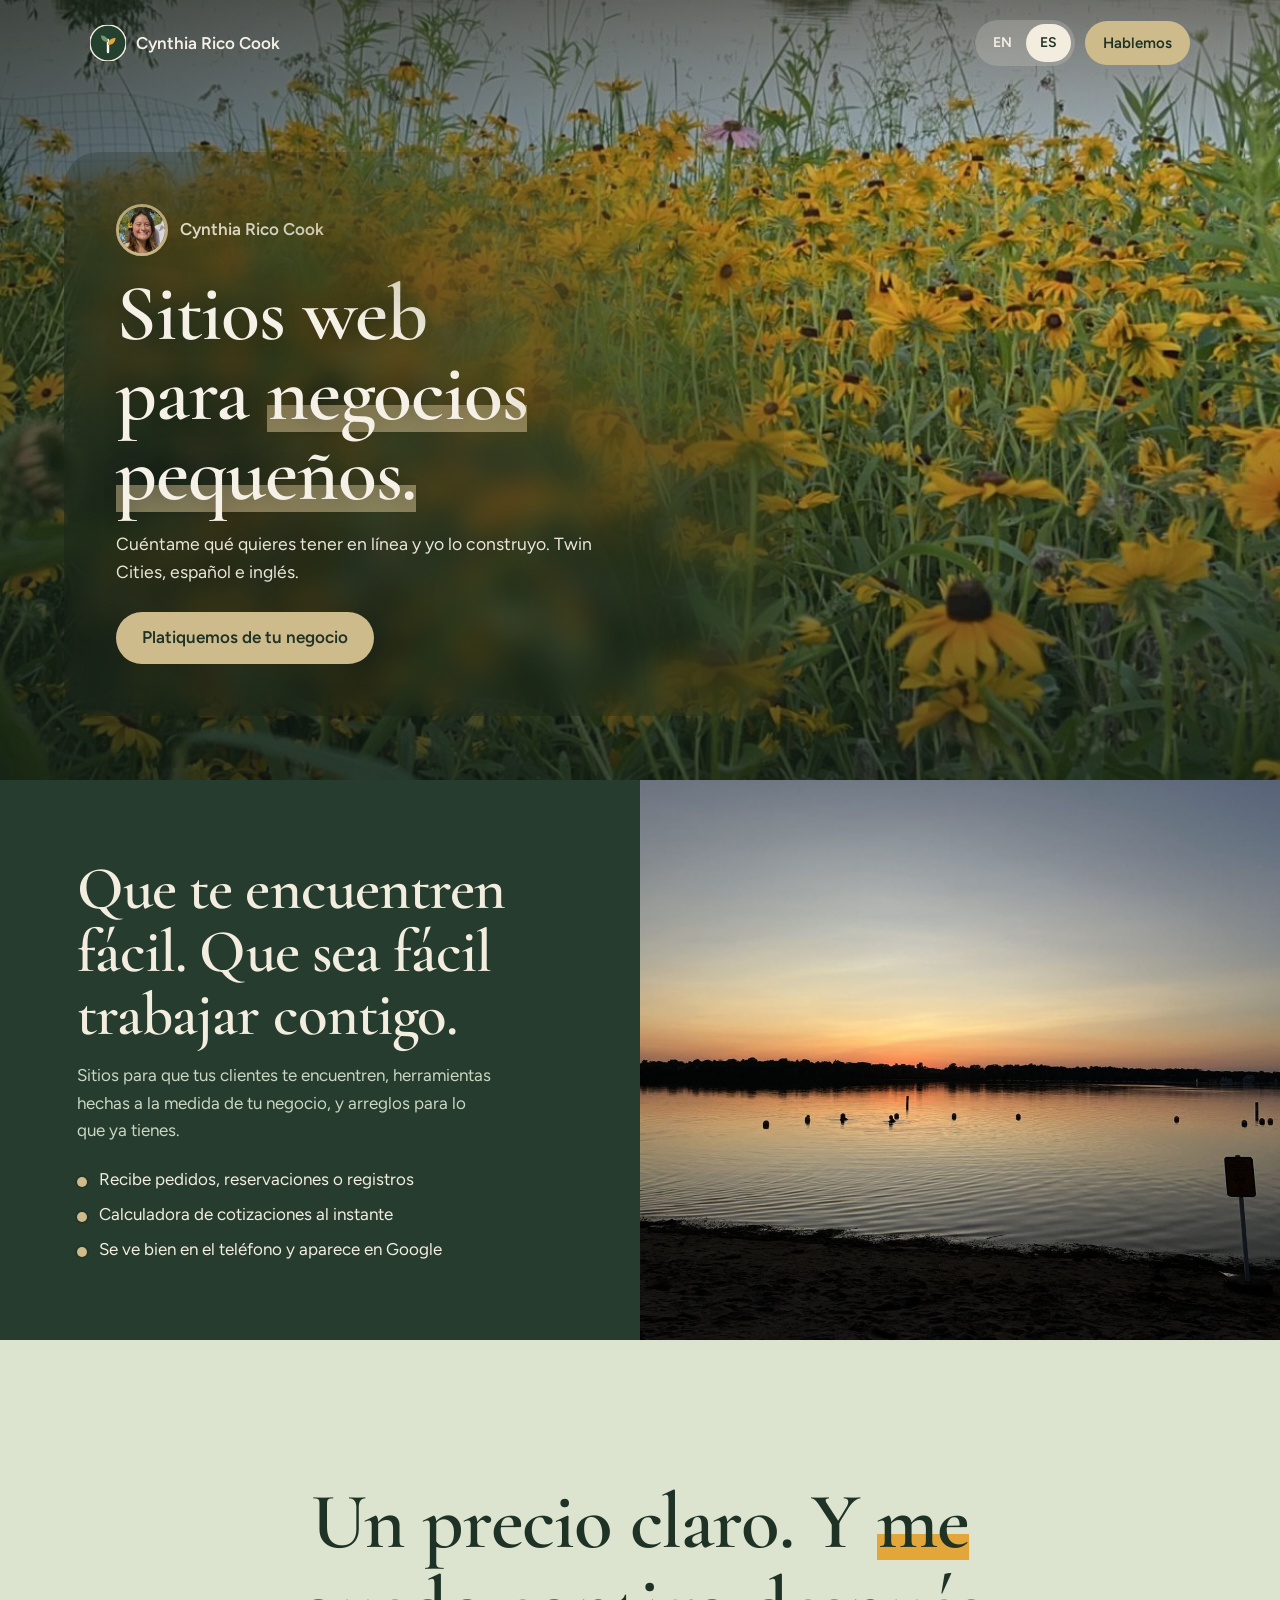
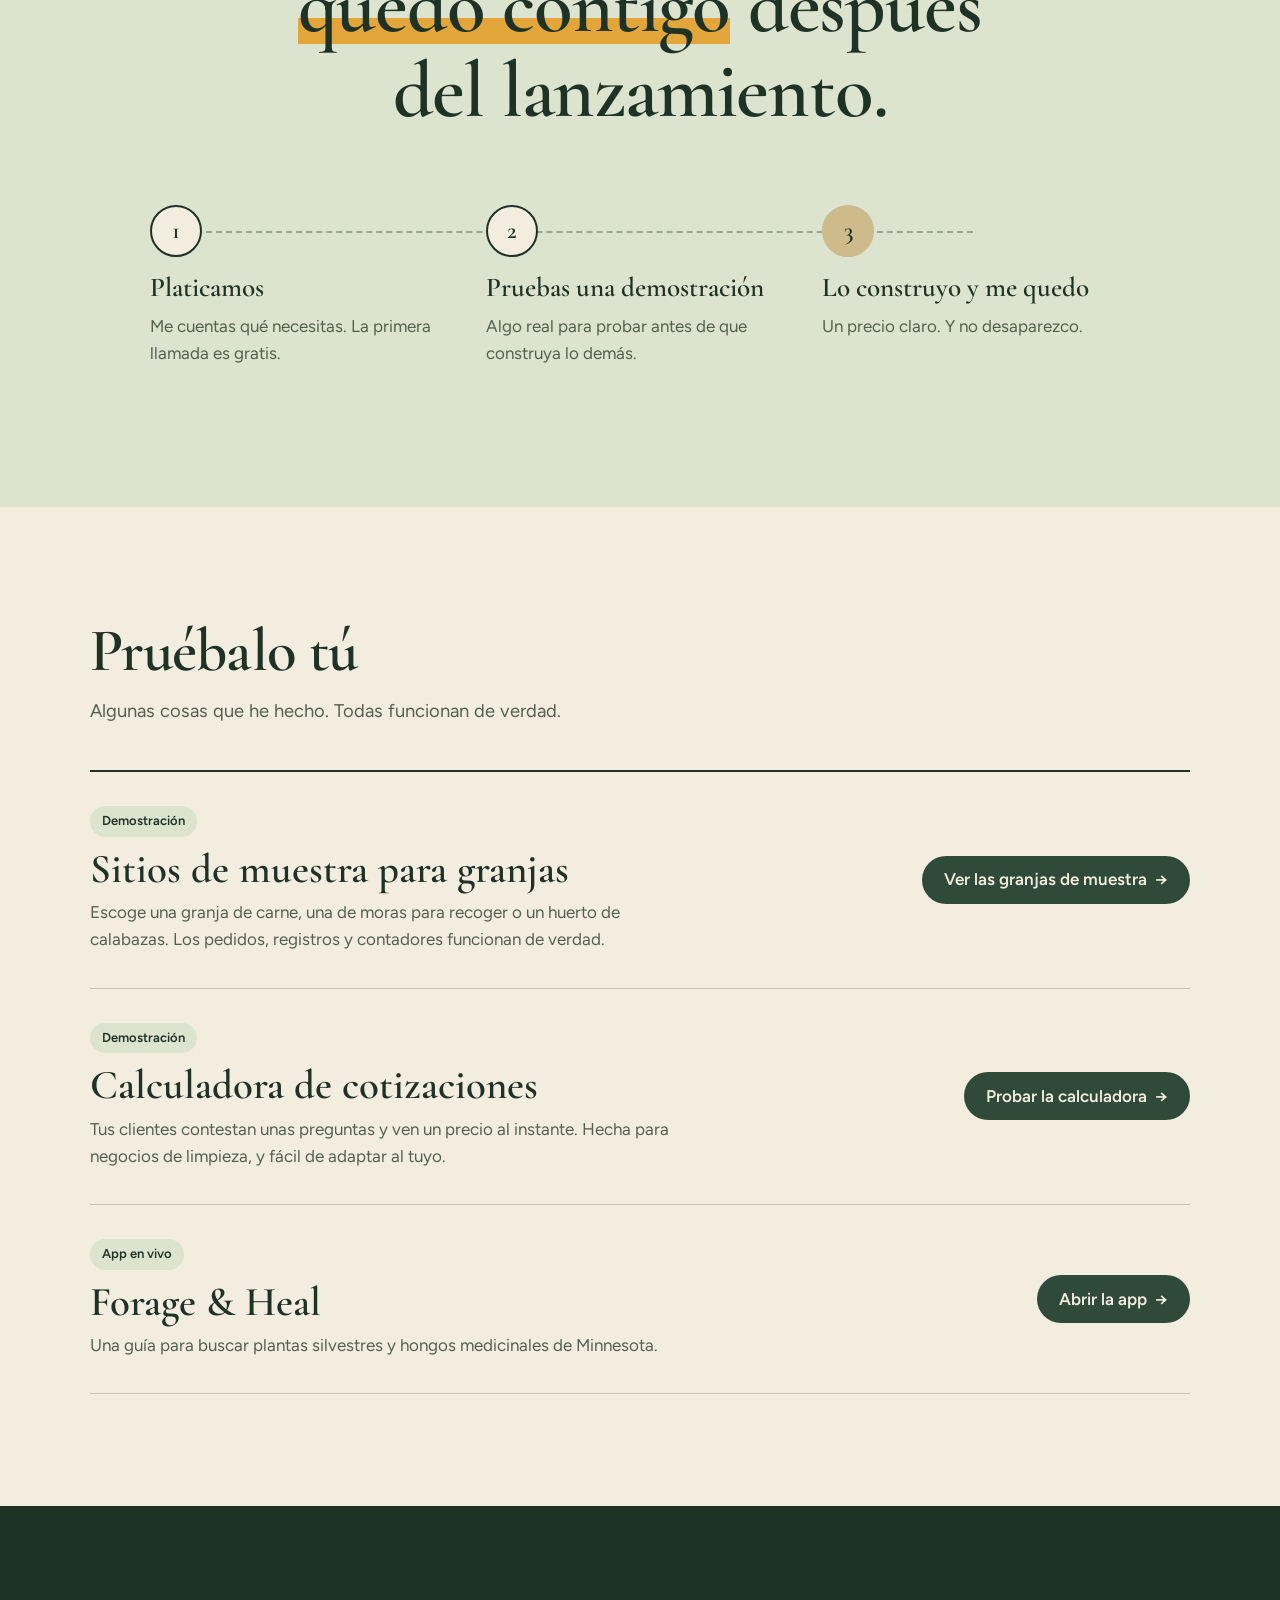
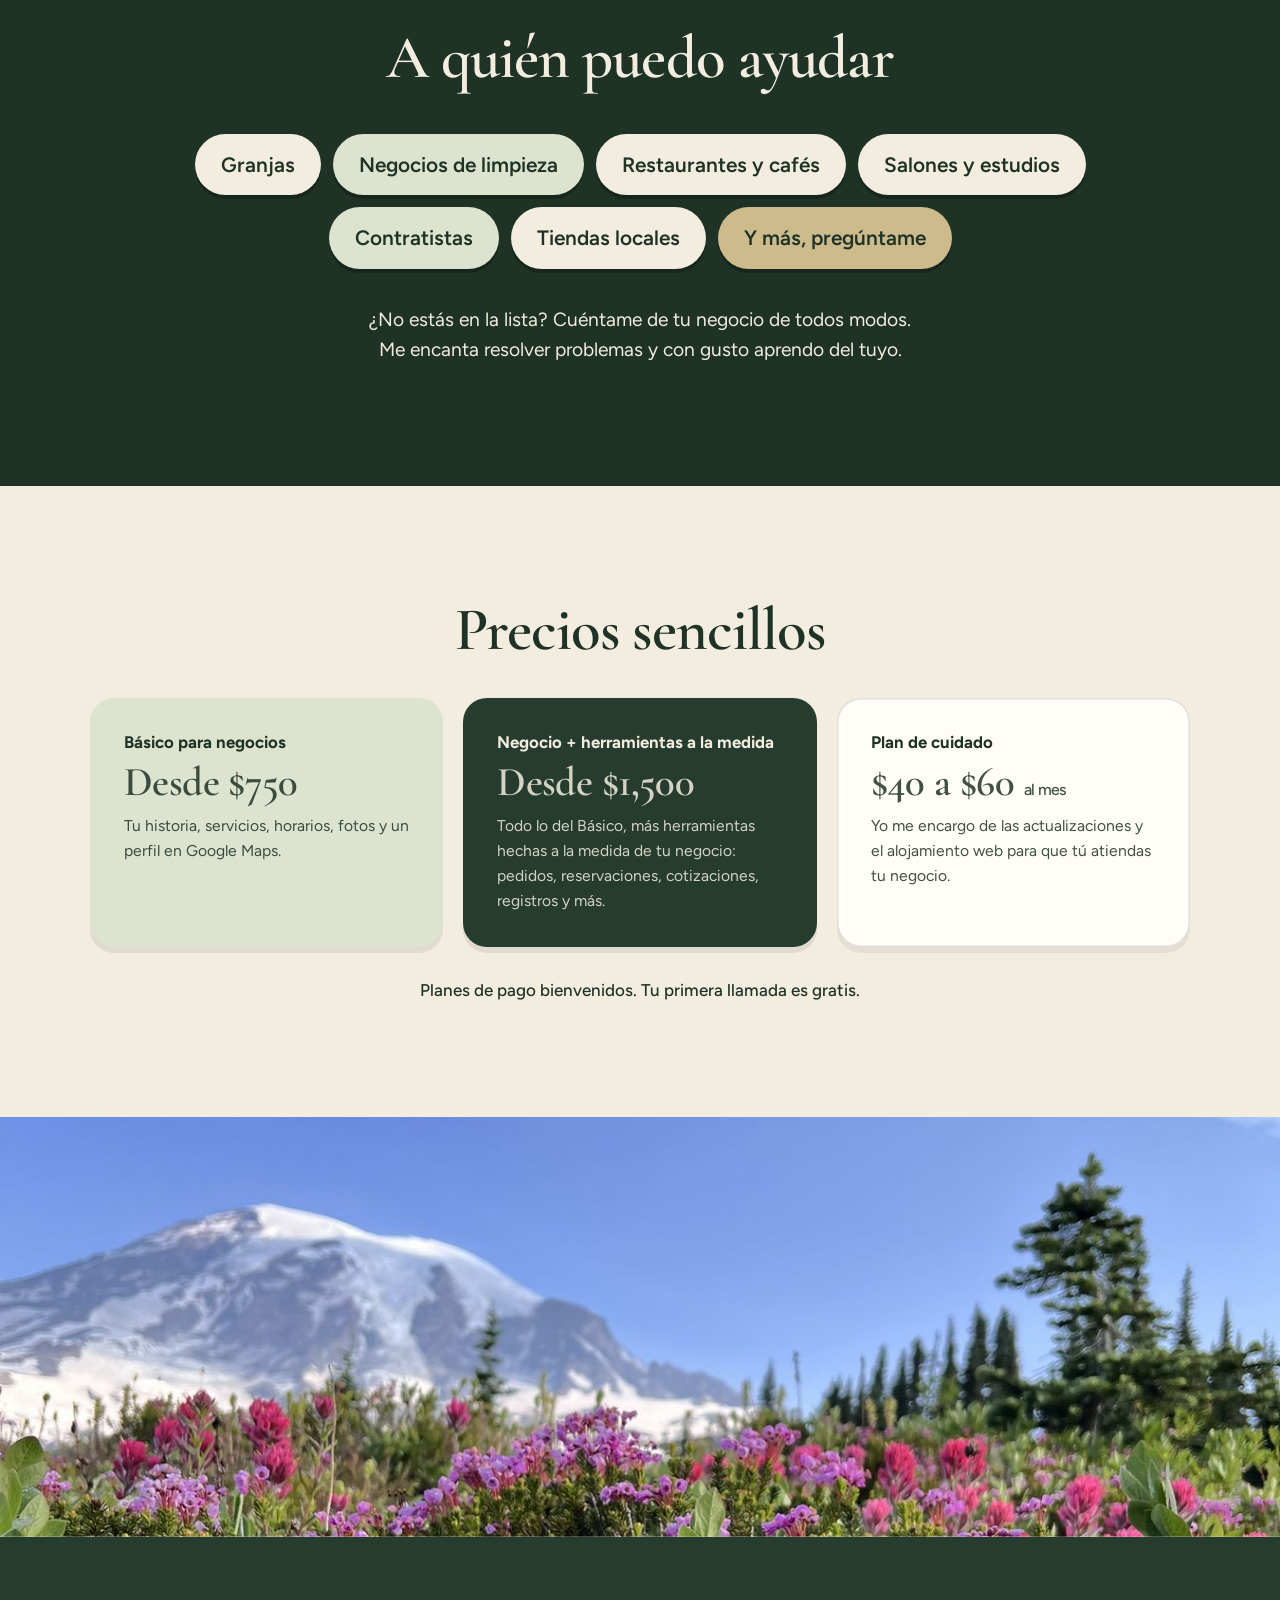
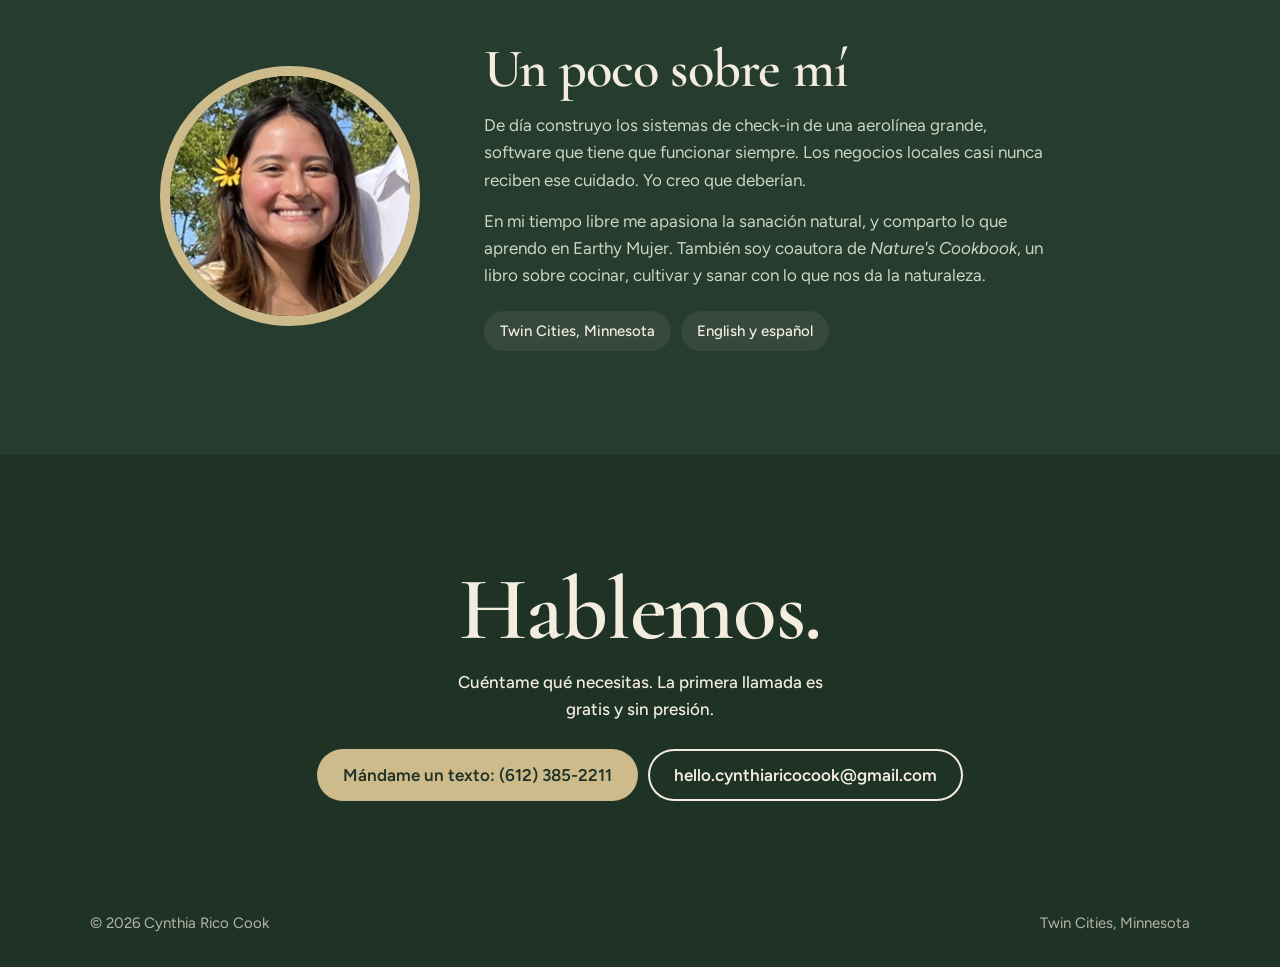
==== es/index.html @ c1bef74e "Remove services rows, turn demos into text rows Co-Authored-By: Claude Sonnet 5.5 <noreply@anthropic" ====
<!DOCTYPE html>

<html lang="es">
<head>
<meta charset="utf-8"/>
<meta content="width=device-width, initial-scale=1" name="viewport"/>
<title>Cynthia Rico Cook | Sitios web y herramientas para tu negocio</title>
<meta content="Hago sitios web y herramientas para tu negocio: sitios para que te encuentren, herramientas hechas a la medida de tu negocio y arreglos para lo que ya tienes. Español e inglés. Twin Cities, Minnesota." name="description"/>
<link href="https://ricocynthia.github.io/web/es/" rel="canonical"/>
<link href="https://ricocynthia.github.io/web/" hreflang="en" rel="alternate"/>
<link href="https://ricocynthia.github.io/web/es/" hreflang="es" rel="alternate"/>
<link href="https://ricocynthia.github.io/web/" hreflang="x-default" rel="alternate"/>
<link href="../favicon.svg" rel="icon" type="image/svg+xml"/>
<meta content="website" property="og:type"/>
<meta content="Cynthia Rico Cook" property="og:site_name"/>
<meta content="Cynthia Rico Cook | Sitios web y herramientas para tu negocio" property="og:title"/>
<meta content="Hago sitios web y herramientas para tu negocio: sitios para que te encuentren, herramientas hechas a la medida de tu negocio y arreglos para lo que ya tienes. Español e inglés. Twin Cities, Minnesota." property="og:description"/>
<meta content="https://ricocynthia.github.io/web/es/" property="og:url"/>
<meta content="es_US" property="og:locale"/>
<meta content="https://ricocynthia.github.io/web/img/og.jpg" property="og:image"/>
<meta content="1200" property="og:image:width"/>
<meta content="630" property="og:image:height"/>
<meta content="Un hongo chaga con forma de corazón en un abedul" property="og:image:alt"/>
<meta content="summary_large_image" name="twitter:card"/>
<script type="application/ld+json">{"@context": "https://schema.org", "@type": "ProfessionalService", "name": "Cynthia Rico Cook", "description": "Hago sitios web y herramientas para tu negocio: sitios para que te encuentren, herramientas hechas a la medida de tu negocio y arreglos para lo que ya tienes. Español e inglés. Twin Cities, Minnesota.", "url": "https://ricocynthia.github.io/web/es/", "image": "https://ricocynthia.github.io/web/img/og.jpg", "inLanguage": "es", "knowsLanguage": ["en", "es"], "areaServed": {"@type": "Place", "name": "Minneapolis-Saint Paul, Minnesota"}, "address": {"@type": "PostalAddress", "addressRegion": "MN", "addressCountry": "US"}, "founder": {"@type": "Person", "name": "Cynthia Rico Cook"}, "makesOffer": [{"@type": "Offer", "itemOffered": {"@type": "Service", "name": "Sitios web"}}, {"@type": "Offer", "itemOffered": {"@type": "Service", "name": "Herramientas web a la medida para negocios pequeños"}}, {"@type": "Offer", "itemOffered": {"@type": "Service", "name": "Arreglos y mantenimiento de sitios web"}}]}</script>
<link href="https://fonts.googleapis.com" rel="preconnect"/>
<link crossorigin="" href="https://fonts.gstatic.com" rel="preconnect"/>
<link href="https://fonts.googleapis.com/css2?family=Cormorant+Garamond:wght@500;600&amp;family=Figtree:wght@400;500;600;700&amp;display=swap" rel="stylesheet"/>
<style>
/* Client site, chapters layout. Botanical palette: deep green, cream, sage, soft gold. Each section has its own shape. */
:root{
  --cream:#F3EDE0; --ink:#1F3226; --soft:#53604F; --gold:#CDBB8C; --marker:#E2A63B;
  --green:#263C2E; --deep:#1F3226; --sage:#DCE3CE; --btn:#2F4A38; --sage-text:#CBD6C3;
  --serif:'Cormorant Garamond',Georgia,serif; --sans:'Figtree',system-ui,sans-serif;
  --ease:cubic-bezier(.23,1,.32,1);
}
*{box-sizing:border-box}
html{scroll-behavior:smooth}
body{background:var(--cream);color:var(--ink);font:400 17px/1.6 var(--sans);margin:0;overflow-x:hidden}
h1,h2,h3,p,ul,ol{margin:0}
h1,h2,.big,.price{font-family:var(--serif);font-weight:600;letter-spacing:-.015em;text-wrap:balance}
a{color:inherit}
img{display:block;max-width:100%}
:focus-visible{outline:3px solid var(--marker);outline-offset:3px;border-radius:6px}
.in{width:min(1100px,100% - 32px);margin-inline:auto}
section,header{position:relative}
u{text-decoration:none;background:linear-gradient(transparent 62%,var(--gold) 62% 90%,transparent 90%) no-repeat;background-size:100% 100%;transition:background-size .8s var(--ease) .35s}
u.gd{background-image:linear-gradient(transparent 62%,var(--marker) 62% 90%,transparent 90%)}
u.pre{background-size:0% 100%}
u.pre.on{background-size:100% 100%}

.btn{display:inline-flex;align-items:center;justify-content:center;min-height:52px;padding:0 26px;border-radius:999px;background:var(--btn);color:var(--cream);font-weight:600;text-decoration:none;transition:transform .16s var(--ease),background .2s}
.btn:active{transform:scale(.97)}
.btn.sm{min-height:44px;padding:0 18px;font-size:15px}
.btn.gold{background:var(--gold);color:var(--deep)}
.btn.ghost{background:transparent;color:inherit;box-shadow:inset 0 0 0 2px currentColor}
@media (hover:hover) and (pointer:fine){.btn.gold:hover{background:#D8C99D}.btn.ghost:hover{background:rgba(243,237,224,.1)}}

/* hero */
.hero{min-height:min(92vh,780px);display:flex;flex-direction:column;color:#F6F1E6;isolation:isolate}
.hero-bg{position:absolute;inset:0;z-index:-1;background:linear-gradient(90deg,rgba(14,24,17,.55),rgba(14,24,17,.1) 70%),linear-gradient(0deg,rgba(14,24,17,.6),rgba(14,24,17,.04) 60%),linear-gradient(180deg,rgba(14,24,17,.45),rgba(14,24,17,0) 22%),var(--bg) center 68%/cover}
.nav{display:flex;align-items:center;justify-content:space-between;gap:12px;padding-block:calc(20px + env(safe-area-inset-top,0px)) 0}
.brand{display:flex;align-items:center;gap:10px;font-weight:600;text-decoration:none}
.brand svg{flex:none}
.nav-r{display:flex;align-items:center;gap:10px}
.lang{display:flex;background:rgba(243,237,224,.2);-webkit-backdrop-filter:blur(10px);backdrop-filter:blur(10px);border-radius:999px;padding:4px}
.lang span{display:none}
.lang a{text-decoration:none;font-size:14px;font-weight:600;padding:8px 14px;min-height:36px;display:inline-flex;align-items:center;border-radius:999px;color:#F6F1E6}
.lang a[aria-current="page"]{background:var(--cream);color:var(--ink)}
.hero .nav{margin-bottom:48px}
.hero .panel{margin:auto 0 0;width:min(720px,100% - 32px);margin-left:clamp(16px,5vw,64px);margin-bottom:clamp(28px,5vw,64px);padding:clamp(28px,4.5vw,52px);border-radius:34px;background:linear-gradient(90deg,rgba(20,32,24,.34),rgba(20,32,24,.08));-webkit-backdrop-filter:blur(14px);backdrop-filter:blur(14px);-webkit-mask-image:radial-gradient(130% 130% at 0 100%,#000 62%,transparent 100%);mask-image:radial-gradient(130% 130% at 0 100%,#000 62%,transparent 100%)}
.me{display:flex;align-items:center;gap:12px;font-weight:600}
.me img{width:52px;height:52px;border-radius:50%;object-fit:cover;border:3px solid var(--gold)}
.hero h1{font-size:clamp(2.8rem,6.6vw,5rem);line-height:1;margin-top:18px;max-width:14ch;text-shadow:0 1px 18px rgba(0,0,0,.25)}
.hero h1 u{background-image:linear-gradient(transparent 62%,rgba(205,187,140,.55) 62% 90%,transparent 90%)}
.hero p.lead{margin-top:16px;max-width:44ch;font-size:1.1rem;color:rgba(246,241,230,.94)}
.hero .panel .btn{margin-top:26px}

/* easy to find */
.split{display:grid;grid-template-columns:1fr 1fr;min-height:560px}
.split .txt{background:var(--green);color:var(--cream);display:flex;flex-direction:column;justify-content:center;padding:clamp(32px,6vw,80px)}
.split h2{font-size:clamp(2.3rem,5vw,3.8rem);line-height:1.04}
.split p{color:var(--sage-text);margin-top:16px;max-width:38ch}
.split .list{list-style:none;padding:0;margin:22px 0 0;display:grid;gap:8px}
.split .list li{padding-left:22px;position:relative}
.split .list li::before{content:'';position:absolute;left:0;top:.62em;width:10px;height:10px;border-radius:50%;background:var(--gold);box-shadow:0 0 0 2px rgba(0,0,0,.12)}
.split .pic{background:var(--bg) 42% 50%/cover;min-height:320px}

/* one clear price + how it goes */
.how{background:var(--sage);color:var(--ink);padding-block:clamp(72px,11vw,140px);text-align:center}
.how .big{font-size:clamp(2.4rem,6.2vw,5.2rem);line-height:1.06;max-width:18ch;margin:0 auto}
.stops{list-style:none;padding:0;margin:clamp(40px,6vw,72px) auto 0;display:grid;grid-template-columns:repeat(3,minmax(0,1fr));gap:28px;position:relative;text-align:left;max-width:980px}
.stops::before{content:'';position:absolute;top:26px;left:26px;right:16%;border-top:2px dashed rgba(31,50,38,.35)}
.stop{display:flex;flex-direction:column;gap:10px;position:relative}
.num{width:52px;height:52px;border-radius:50%;background:var(--cream);border:2px solid var(--ink);display:grid;place-items:center;font:600 1.5rem/1 var(--serif)}
.stop:last-child .num{background:var(--gold);border-color:var(--gold)}
.stop h3{font-family:var(--serif);font-weight:600;font-size:1.7rem;line-height:1.1;margin-top:6px}
.stop p{color:var(--soft);max-width:28ch}

/* work */
.work{padding-block:clamp(64px,9vw,112px)}
.work h2,.pricing h2{font-size:clamp(2.3rem,5vw,3.8rem);line-height:1.05}
.work .lead{margin-top:14px;color:var(--soft);font-size:1.15rem}
.demos{margin-top:clamp(28px,4vw,44px);border-top:2px solid var(--ink)}
.demo{display:grid;grid-template-columns:minmax(0,1fr) auto;gap:16px 32px;align-items:center;padding:clamp(22px,3vw,34px) 0;border-bottom:1.5px solid rgba(31,50,38,.22);text-decoration:none;transition:padding .28s var(--ease)}
.demo h3{font-family:var(--serif);font-weight:600;font-size:clamp(1.9rem,3.2vw,2.6rem);line-height:1.08;margin-top:10px}
.demo p{color:var(--soft);max-width:54ch;margin-top:8px}
.tag{display:inline-block;background:var(--sage);color:var(--ink);font-size:13px;font-weight:600;padding:5px 12px;border-radius:999px}
.go{display:inline-flex;align-items:center;gap:8px;min-height:48px;padding:0 22px;border-radius:999px;background:var(--btn);color:var(--cream);font-weight:600;white-space:nowrap;transition:transform .2s var(--ease),background .2s}
.go::after{content:'\2192';transition:transform .25s var(--ease)}
.demo:active .go{transform:scale(.97)}
@media (hover:hover) and (pointer:fine){.demo:hover .go{background:var(--deep)}.demo:hover .go::after{transform:translateX(4px)}.demo:hover{padding-left:12px}}

/* who I can help */
.who{background:var(--deep);color:var(--cream);padding:clamp(64px,10vw,120px) 16px;text-align:center}
.who .in{width:min(980px,100%)}
.who h2{font-size:clamp(2.3rem,5vw,3.8rem);line-height:1.05}
.pills{list-style:none;padding:0;margin:clamp(28px,4vw,44px) 0 0;display:flex;flex-wrap:wrap;gap:12px;justify-content:center}
.pills li{background:var(--cream);color:var(--ink);border-radius:999px;padding:14px 26px;font-size:clamp(1.05rem,1.8vw,1.3rem);font-weight:600;box-shadow:0 4px 0 rgba(0,0,0,.25);transition:transform .22s var(--ease)}
.pills li:nth-child(3n+2){background:var(--sage)}
.pills li.more{background:var(--gold)}
@media (hover:hover) and (pointer:fine){.pills li:hover{transform:translateY(-4px) rotate(-1.5deg)}}
.pills li:active{transform:scale(.97)}
.who .open{margin:clamp(24px,3.5vw,36px) auto 0;max-width:46ch;font-size:clamp(1.05rem,1.6vw,1.2rem);opacity:.92}

/* pricing */
.pricing{padding:clamp(64px,10vw,112px) 16px;text-align:center}
.pricing .in{width:min(1100px,100%)}
.plans{display:grid;grid-template-columns:repeat(3,minmax(0,1fr));gap:20px;margin-top:36px;text-align:left}
.plan{border-radius:24px;padding:clamp(24px,3vw,34px);box-shadow:0 6px 0 rgba(0,0,0,.08);transition:transform .28s var(--ease),box-shadow .28s var(--ease),opacity .6s var(--ease)}
.plan.p1{background:var(--sage);color:var(--ink)}
.plan.p2{background:var(--green);color:var(--cream)}
.plan.p3{background:#FFFDF8;color:var(--ink);box-shadow:inset 0 0 0 1.5px rgba(0,0,0,.12),0 6px 0 rgba(0,0,0,.06)}
.plan h3{font:700 1.05rem/1.2 var(--sans)}
.plan .price{font-size:clamp(2rem,3.2vw,2.7rem);line-height:1.1;margin:8px 0}
.plan .price small{font:500 1rem/1 var(--sans)}
.plan p{font-size:.98rem;opacity:.85}
.plan:active{transform:scale(.98)}
@media (hover:hover) and (pointer:fine){.plan:hover{transform:translateY(-8px);box-shadow:0 16px 0 rgba(0,0,0,.08)}.plan.p3:hover{box-shadow:inset 0 0 0 1.5px rgba(0,0,0,.12),0 16px 0 rgba(0,0,0,.06)}}
.pricing .pf{margin-top:30px;opacity:.85;font-weight:500}

/* photo strip */
.band{height:clamp(220px,34vw,420px);background:var(--bg) center 34%/cover}

/* about */
.about{background:var(--green);color:var(--cream);padding:clamp(56px,9vw,104px) 16px}
.about .in{width:min(960px,100%);display:grid;grid-template-columns:auto minmax(0,1fr);gap:clamp(28px,5vw,64px);align-items:center}
.round{width:clamp(170px,22vw,260px);aspect-ratio:1;border-radius:50%;overflow:hidden;border:10px solid var(--gold)}
.round img{width:100%;height:100%;object-fit:cover}
.about h2{font-size:clamp(2.3rem,4.4vw,3.4rem);line-height:1.06}
.about p{color:var(--sage-text);margin-top:14px;max-width:52ch}
.chips{display:flex;flex-wrap:wrap;gap:10px;margin:22px 0 0;padding:0;list-style:none}
.chips li{background:rgba(127,127,127,.2);border-radius:999px;padding:8px 16px;font-size:15px;font-weight:500}

/* contact */
.contact{background:var(--deep);color:var(--cream);padding:clamp(56px,9vw,110px) 16px;text-align:center}
.contact h2{font-size:clamp(2.8rem,7.4vw,5.6rem);line-height:1}
.contact p{margin:14px auto 0;max-width:36ch;font-weight:500;opacity:.92}
.reach{display:flex;flex-wrap:wrap;gap:10px;justify-content:center;margin-top:26px}
footer{background:var(--deep);color:rgba(243,237,224,.7);display:flex;flex-wrap:wrap;gap:8px;justify-content:space-between;font-size:15px;padding:0 max(16px,calc((100% - 1100px)/2)) calc(32px + env(safe-area-inset-bottom,0px))}

/* motion */
.rv{opacity:0;transform:translateY(18px);transition:opacity .6s var(--ease),transform .6s var(--ease)}
.rv.on{opacity:1;transform:none}
.d1{transition-delay:.08s}.d2{transition-delay:.16s}.d3{transition-delay:.24s}.d4{transition-delay:.32s}
.pic.rv,.band.rv{opacity:1;transform:none;clip-path:inset(0 0 94% 0);transition:clip-path .9s var(--ease)}
.pic.rv.on,.band.rv.on{clip-path:inset(0 0 0 0)}
.round.rv{transform:scale(.92);transition:opacity .6s var(--ease),transform .7s var(--ease)}
.round.rv.on{transform:none}
.panel.rv{transform:translateY(26px) scale(.98)}
.panel.rv.on{transform:none}
.plan.rv{transition:transform .28s var(--ease),box-shadow .28s var(--ease),opacity .6s var(--ease)}
.plan.rv:not(.on){transform:translateY(22px) scale(.97)}
.plan.rv.on:nth-child(2){transition-delay:.1s,0s,.1s}
.plan.rv.on:nth-child(3){transition-delay:.2s,0s,.2s}
.plan.rv.done{transition-delay:0s!important}
@media (prefers-reduced-motion:reduce){
  html{scroll-behavior:auto}
  .rv,.pic.rv,.band.rv,.round.rv,.panel.rv,.plan.rv{opacity:1!important;transform:none!important;clip-path:none!important;transition:none!important}
  u.pre{background-size:100% 100%}
}

@media (max-width:860px){
  .split{grid-template-columns:1fr}
  .demo{grid-template-columns:1fr}
  .plans{grid-template-columns:1fr}
  .stops{grid-template-columns:1fr;gap:28px}
  .stops::before{top:26px;bottom:26px;left:25px;right:auto;border-top:0;border-left:2px dashed rgba(31,50,38,.35)}
  .stop{display:grid;grid-template-columns:52px 1fr;column-gap:16px}
  .stop .num{grid-row:span 2}
  .stop h3{margin-top:10px}
  .about .in{grid-template-columns:1fr;justify-items:center;text-align:center}
  .chips{justify-content:center}
}
@media (max-width:520px){
  .nav .btn{display:none}
}
</style>
</head>
<body>
<header class="hero">
<div aria-label="Flores de rudbeckia junto a un lago en las Twin Cities" class="hero-bg" role="img" style="--bg:url(../img/hero-susans.jpg)"></div>
<div class="in nav">
<a class="brand" href="#top" id="top">
<svg aria-hidden="true" height="36" viewbox="0 0 36 36" width="36"><circle cx="18" cy="18" fill="#24402F" r="18" stroke="#F3EDE0" stroke-width="1.5"></circle><path d="M18 27c0-6 0-9 0-12" fill="none" stroke="#FBF8F3" stroke-linecap="round" stroke-width="2.4"></path><path d="M18 17c-4.5 0-7-2.6-7-6.5 4.2 0 7 2.4 7 6.5Z" fill="#6E9A6A"></path><path d="M18 20c4.5 0 7.5-2.8 7.5-7-4.4 0-7.5 2.6-7.5 7Z" fill="#E2A63B"></path></svg>
<span>Cynthia Rico Cook</span>
</a>
<div class="nav-r">
<div aria-label="Language / Idioma" class="lang" role="group"><a href="../" hreflang="en">EN</a><span>/</span><a aria-current="page" href="./">ES</a></div>
<a class="btn sm gold" href="#contact">Hablemos</a>
</div>
</div>
<div class="panel">
<div class="me"><img alt="" height="52" src="../img/cynthia.jpg" width="52"/><span>Cynthia Rico Cook</span></div>
<h1>Sitios web para <u>negocios pequeños.</u></h1>
<p class="lead">Cuéntame qué quieres tener en línea y yo lo construyo. Twin Cities, español e inglés.</p>
<a class="btn gold" href="#contact">Platiquemos de tu negocio</a>
</div>
</header>
<section class="split">
<div class="txt">
<h2>Que te encuentren fácil. Que sea fácil trabajar contigo.</h2>
<p>Sitios para que tus clientes te encuentren, herramientas hechas a la medida de tu negocio, y arreglos para lo que ya tienes.</p>
<ul class="list">
<li>Recibe pedidos, reservaciones o registros</li>
<li>Calculadora de cotizaciones al instante</li>
<li>Se ve bien en el teléfono y aparece en Google</li>
</ul>
</div>
<div aria-label="Un lago al atardecer con el cielo anaranjado" class="pic" role="img" style="--bg:url(../img/lake-sunset.jpg)"></div>
</section>
<section class="how">
<div class="in">
<p class="big">Un precio claro. Y <u class="gd">me quedo contigo</u> después del lanzamiento.</p>
<ol class="stops">
<li class="stop"><span class="num">1</span><h3>Platicamos</h3><p>Me cuentas qué necesitas. La primera llamada es gratis.</p></li>
<li class="stop"><span class="num">2</span><h3>Pruebas una demostración</h3><p>Algo real para probar antes de que construya lo demás.</p></li>
<li class="stop"><span class="num">3</span><h3>Lo construyo y me quedo</h3><p>Un precio claro. Y no desaparezco.</p></li>
</ol>
</div>
</section>
<section class="work" id="work">
<div class="in">
<h2>Pruébalo tú</h2>
<p class="lead">Algunas cosas que he hecho. Todas funcionan de verdad.</p>
<div class="demos">
<a class="demo" href="../farm-demo/">
<div><span class="tag">Demostración</span><h3>Sitios de muestra para granjas</h3>
<p>Escoge una granja de carne, una de moras para recoger o un huerto de calabazas. Los pedidos, registros y contadores funcionan de verdad.</p></div>
<span class="go">Ver las granjas de muestra</span>
</a>
<a class="demo" href="../quote-demo/">
<div><span class="tag">Demostración</span><h3>Calculadora de cotizaciones</h3>
<p>Tus clientes contestan unas preguntas y ven un precio al instante. Hecha para negocios de limpieza, y fácil de adaptar al tuyo.</p></div>
<span class="go">Probar la calculadora</span>
</a>
<a class="demo" href="https://ricocynthia.github.io/forage-and-heal/">
<div><span class="tag">App en vivo</span><h3>Forage &amp; Heal</h3>
<p>Una guía para buscar plantas silvestres y hongos medicinales de Minnesota.</p></div>
<span class="go">Abrir la app</span>
</a>
</div>
</div>
</section>
<section class="who" id="who">
<div class="in">
<h2>A quién puedo ayudar</h2>
<ul class="pills">
<li>Granjas</li>
<li>Negocios de limpieza</li>
<li>Restaurantes y cafés</li>
<li>Salones y estudios</li>
<li>Contratistas</li>
<li>Tiendas locales</li>
<li class="more">Y más, pregúntame</li>
</ul>
<p class="open">¿No estás en la lista? Cuéntame de tu negocio de todos modos. Me encanta resolver problemas y con gusto aprendo del tuyo.</p>
</div>
</section>
<section class="pricing" id="pricing">
<div class="in">
<h2>Precios sencillos</h2>
<div class="plans">
<div class="plan p1">
<h3>Básico para negocios</h3>
<p class="price">Desde $750</p>
<p>Tu historia, servicios, horarios, fotos y un perfil en Google Maps.</p>
</div>
<div class="plan p2">
<h3>Negocio + herramientas a la medida</h3>
<p class="price">Desde $1,500</p>
<p>Todo lo del Básico, más herramientas hechas a la medida de tu negocio: pedidos, reservaciones, cotizaciones, registros y más.</p>
</div>
<div class="plan p3">
<h3>Plan de cuidado</h3>
<p class="price">$40 a $60 <small>al mes</small></p>
<p>Yo me encargo de las actualizaciones y el alojamiento web para que tú atiendas tu negocio.</p>
</div>
</div>
<p class="pf">Planes de pago bienvenidos. Tu primera llamada es gratis.</p>
</div>
</section>
<div aria-label="Flores silvestres frente al Monte Rainier nevado" class="band" role="img" style="--bg:url(../img/rainier-wildflowers.jpg)"></div>
<section class="about" id="about">
<div class="in">
<div class="round"><img alt="Cynthia sonriendo al aire libre con una flor amarilla en el pelo" loading="lazy" src="../img/cynthia.jpg"/></div>
<div>
<h2>Un poco sobre mí</h2>
<p>De día construyo los sistemas de check-in de una aerolínea grande, software que tiene que funcionar siempre. Los negocios locales casi nunca reciben ese cuidado. Yo creo que deberían.</p>
<p>En mi tiempo libre me apasiona la sanación natural, y comparto lo que aprendo en Earthy Mujer. También soy coautora de <i>Nature's Cookbook</i>, un libro sobre cocinar, cultivar y sanar con lo que nos da la naturaleza.</p>
<ul class="chips">
<li>Twin Cities, Minnesota</li>
<li>English y español</li>
</ul>
</div>
</div>
</section>
<section class="contact" id="contact">
<div class="in">
<h2>Hablemos.</h2>
<p>Cuéntame qué necesitas. La primera llamada es gratis y sin presión.</p>
<div class="reach"><a class="btn gold" href="sms:+16123852211">Mándame un texto: (612) 385-2211</a><a class="btn ghost" href="mailto:hello.cynthiaricocook@gmail.com">hello.cynthiaricocook@gmail.com</a></div>
</div>
</section>
<footer><span>© 2026 Cynthia Rico Cook</span><span>Twin Cities, Minnesota</span></footer>
<script>
(function(){
  if(!('IntersectionObserver' in window))return;
  var map=[['.panel',0],['.split h2',0],['.split .txt p',1],['.split .list li',2],['.split .pic',0],
    ['.how .big',0],['.stop',0],
    ['.work h2',0],['.work .lead',1],['.demo',0],['.who h2',0],['.pills li',0],['.who .open',4],
    ['.pricing h2',0],['.plan',0],['.pricing .pf',0],['.band',0],['.about .round',0],['.about h2',0],['.about p',1],['.chips li',2],
    ['.contact h2',0],['.contact p',1],['.reach',2]];
  var els=[];
  map.forEach(function(m){
    document.querySelectorAll(m[0]).forEach(function(e,i){
      e.classList.add('rv');
      var d=m[1]?Math.min(4,m[1]+i):0; if(d)e.classList.add('d'+d);
      if(m[0]==='.pills li')e.style.transitionDelay=(i*70)+'ms';
      if(m[0]==='.stop'||m[0]==='.demo')e.style.transitionDelay=(i*100)+'ms';
      els.push(e);
    });
  });
  document.querySelectorAll('u').forEach(function(u){u.classList.add('pre');els.push(u)});
  function mk(th,rm){return new IntersectionObserver(function(es){es.forEach(function(x){
    if(!x.isIntersecting)return; var t=x.target; t.classList.add('on'); this.unobserve(t);
    if(t.classList.contains('plan'))setTimeout(function(){t.classList.add('done')},1100);
  },this)},{threshold:th,rootMargin:rm})}
  var o=mk(.2,'0px 0px -6% 0px'),o2=mk(0,'0px 0px -12% 0px');
  els.forEach(function(e){(e.classList.contains('pic')||e.classList.contains('band')?o2:o).observe(e)});
})();
</script>
</body>
</html>
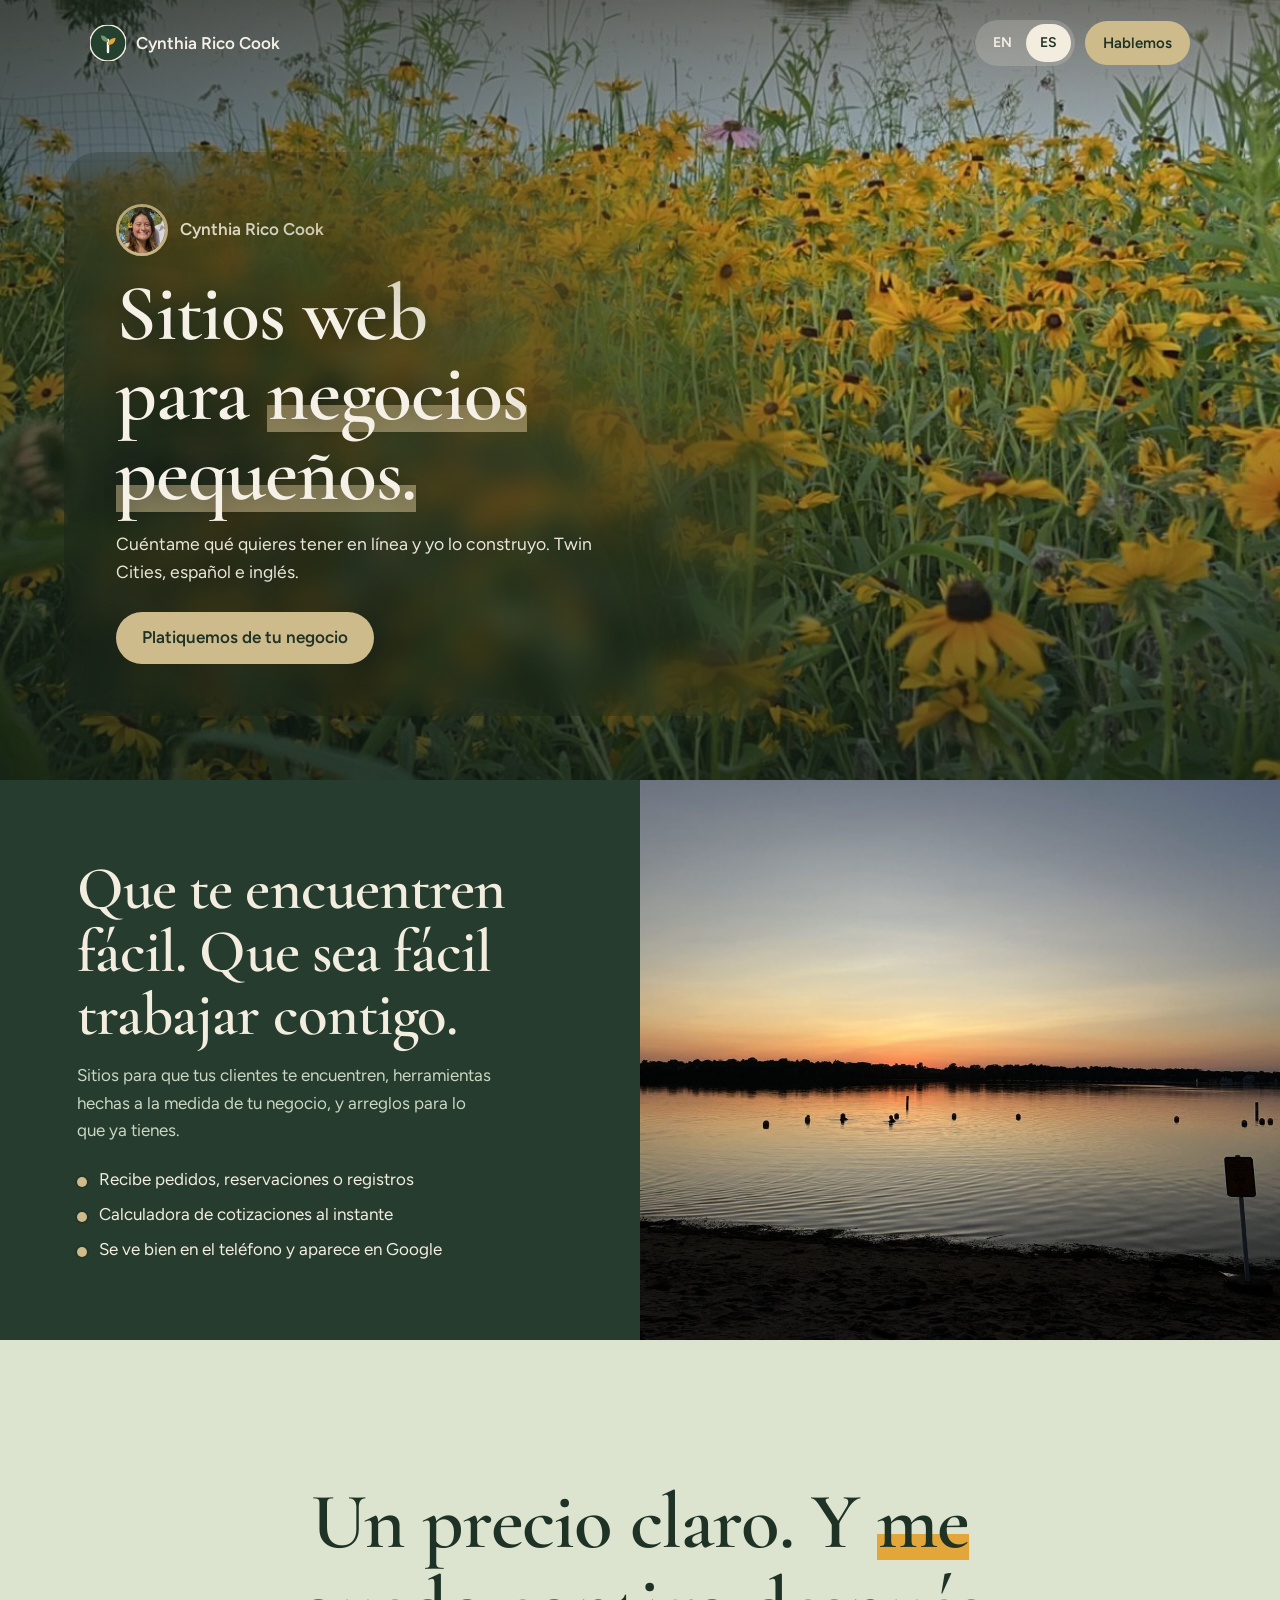
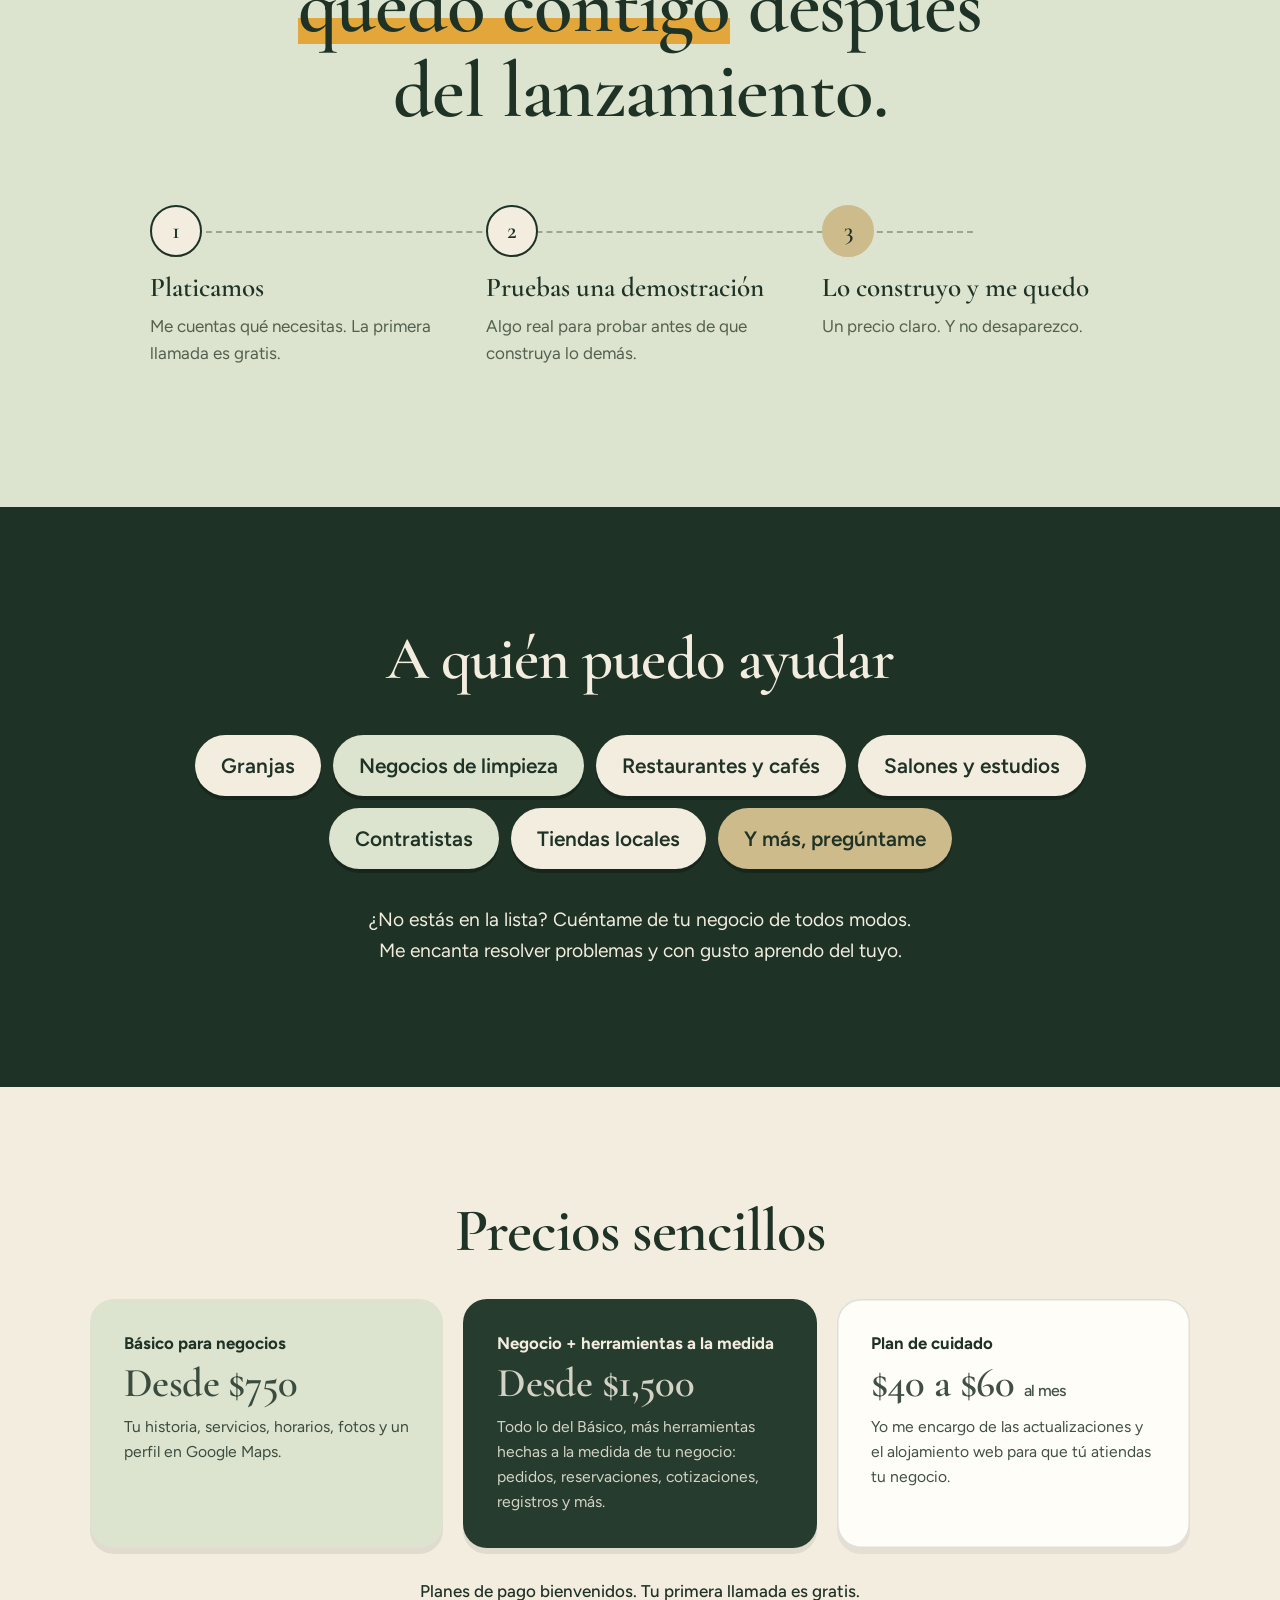
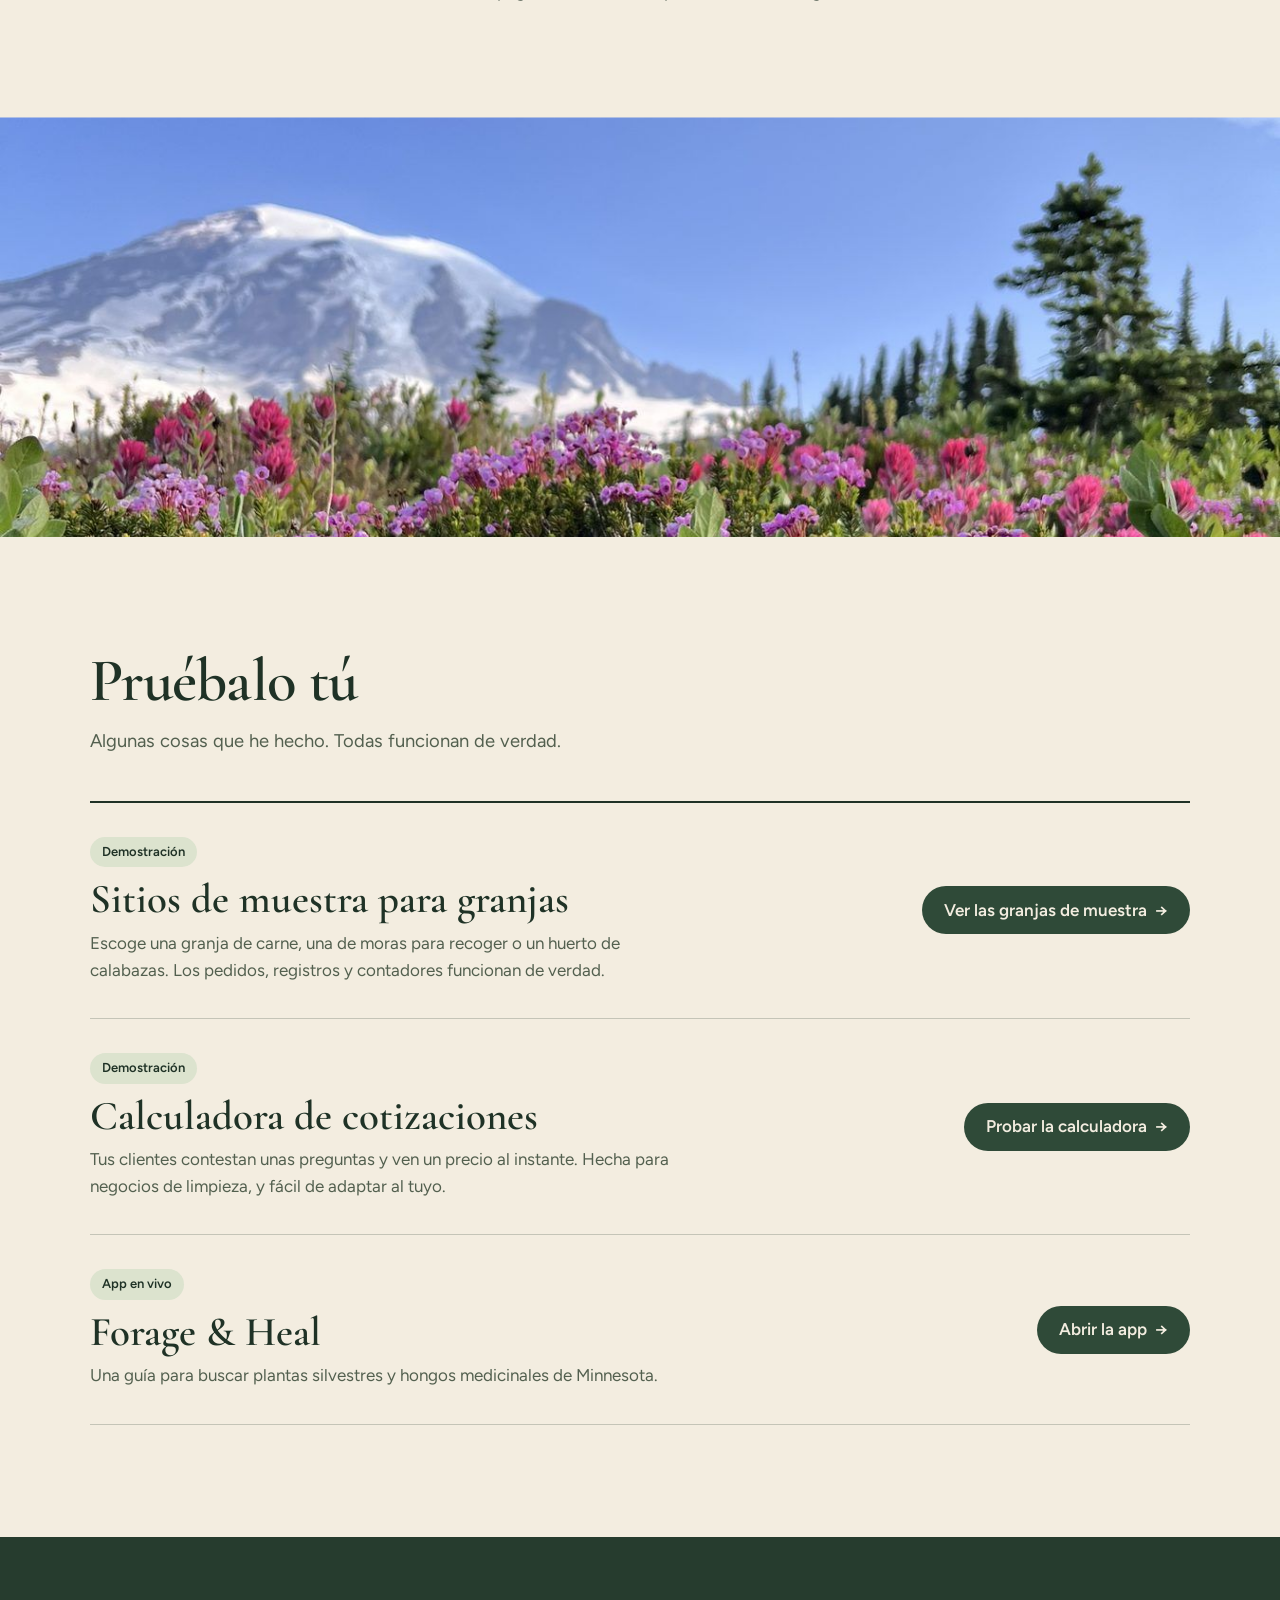
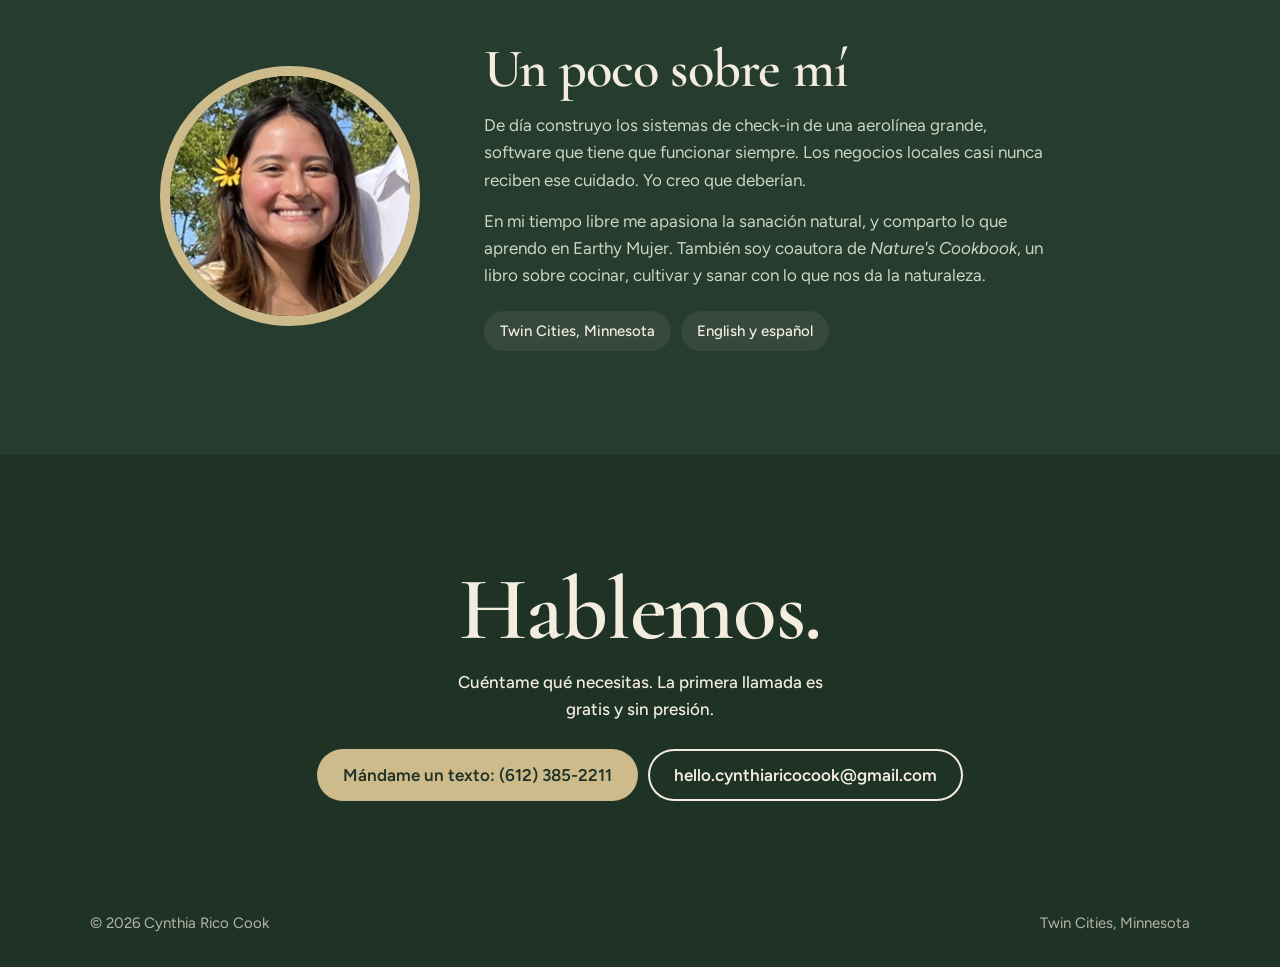
==== commit f474f479: "Reorder: who and pricing earlier, demos after the photo strip Co-Authored-By: Claude Sonnet 5.5 <nor" ====
--- a/es/index.html
+++ b/es/index.html
@@ -239,6 +239,45 @@
 </ol>
 </div>
 </section>
+<section class="who" id="who">
+<div class="in">
+<h2>A quién puedo ayudar</h2>
+<ul class="pills">
+<li>Granjas</li>
+<li>Negocios de limpieza</li>
+<li>Restaurantes y cafés</li>
+<li>Salones y estudios</li>
+<li>Contratistas</li>
+<li>Tiendas locales</li>
+<li class="more">Y más, pregúntame</li>
+</ul>
+<p class="open">¿No estás en la lista? Cuéntame de tu negocio de todos modos. Me encanta resolver problemas y con gusto aprendo del tuyo.</p>
+</div>
+</section>
+<section class="pricing" id="pricing">
+<div class="in">
+<h2>Precios sencillos</h2>
+<div class="plans">
+<div class="plan p1">
+<h3>Básico para negocios</h3>
+<p class="price">Desde $750</p>
+<p>Tu historia, servicios, horarios, fotos y un perfil en Google Maps.</p>
+</div>
+<div class="plan p2">
+<h3>Negocio + herramientas a la medida</h3>
+<p class="price">Desde $1,500</p>
+<p>Todo lo del Básico, más herramientas hechas a la medida de tu negocio: pedidos, reservaciones, cotizaciones, registros y más.</p>
+</div>
+<div class="plan p3">
+<h3>Plan de cuidado</h3>
+<p class="price">$40 a $60 <small>al mes</small></p>
+<p>Yo me encargo de las actualizaciones y el alojamiento web para que tú atiendas tu negocio.</p>
+</div>
+</div>
+<p class="pf">Planes de pago bienvenidos. Tu primera llamada es gratis.</p>
+</div>
+</section>
+<div aria-label="Flores silvestres frente al Monte Rainier nevado" class="band" role="img" style="--bg:url(../img/rainier-wildflowers.jpg)"></div>
 <section class="work" id="work">
 <div class="in">
 <h2>Pruébalo tú</h2>
@@ -262,45 +301,6 @@
 </div>
 </div>
 </section>
-<section class="who" id="who">
-<div class="in">
-<h2>A quién puedo ayudar</h2>
-<ul class="pills">
-<li>Granjas</li>
-<li>Negocios de limpieza</li>
-<li>Restaurantes y cafés</li>
-<li>Salones y estudios</li>
-<li>Contratistas</li>
-<li>Tiendas locales</li>
-<li class="more">Y más, pregúntame</li>
-</ul>
-<p class="open">¿No estás en la lista? Cuéntame de tu negocio de todos modos. Me encanta resolver problemas y con gusto aprendo del tuyo.</p>
-</div>
-</section>
-<section class="pricing" id="pricing">
-<div class="in">
-<h2>Precios sencillos</h2>
-<div class="plans">
-<div class="plan p1">
-<h3>Básico para negocios</h3>
-<p class="price">Desde $750</p>
-<p>Tu historia, servicios, horarios, fotos y un perfil en Google Maps.</p>
-</div>
-<div class="plan p2">
-<h3>Negocio + herramientas a la medida</h3>
-<p class="price">Desde $1,500</p>
-<p>Todo lo del Básico, más herramientas hechas a la medida de tu negocio: pedidos, reservaciones, cotizaciones, registros y más.</p>
-</div>
-<div class="plan p3">
-<h3>Plan de cuidado</h3>
-<p class="price">$40 a $60 <small>al mes</small></p>
-<p>Yo me encargo de las actualizaciones y el alojamiento web para que tú atiendas tu negocio.</p>
-</div>
-</div>
-<p class="pf">Planes de pago bienvenidos. Tu primera llamada es gratis.</p>
-</div>
-</section>
-<div aria-label="Flores silvestres frente al Monte Rainier nevado" class="band" role="img" style="--bg:url(../img/rainier-wildflowers.jpg)"></div>
 <section class="about" id="about">
 <div class="in">
 <div class="round"><img alt="Cynthia sonriendo al aire libre con una flor amarilla en el pelo" loading="lazy" src="../img/cynthia.jpg"/></div>
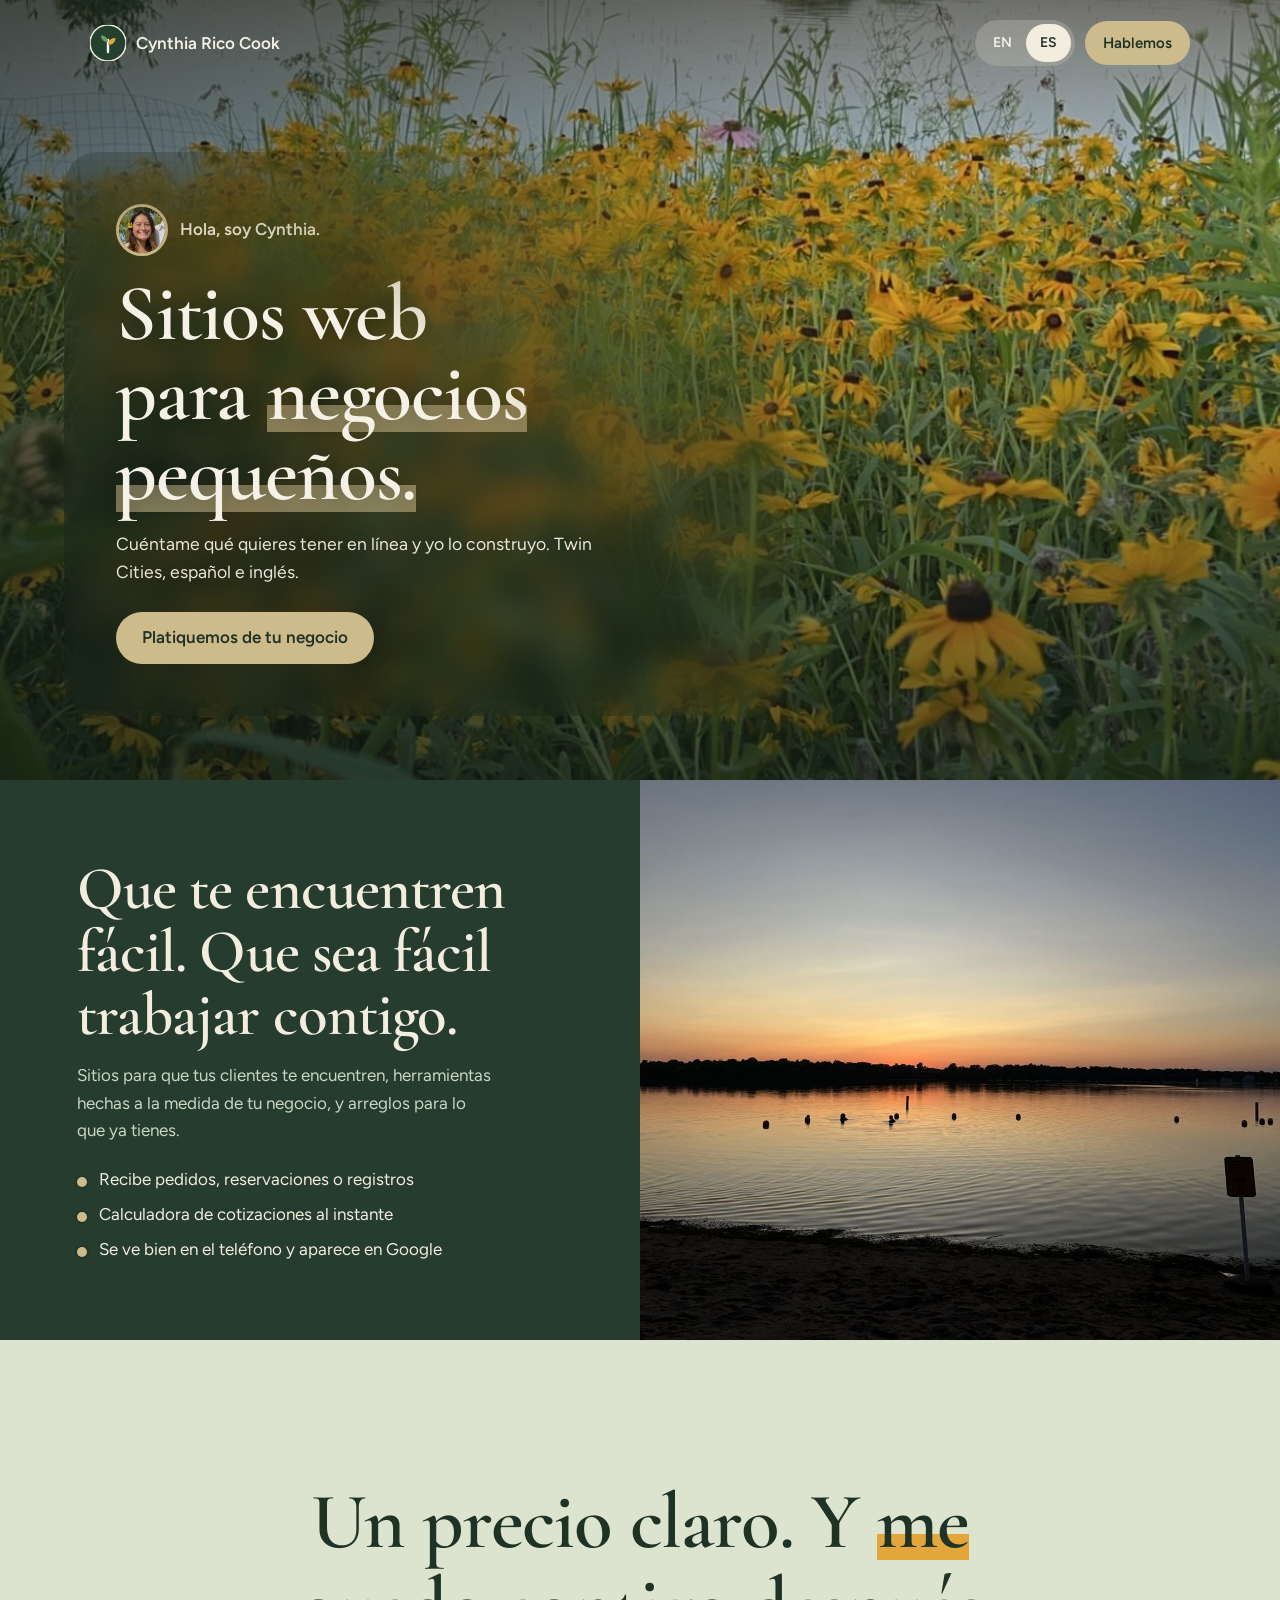
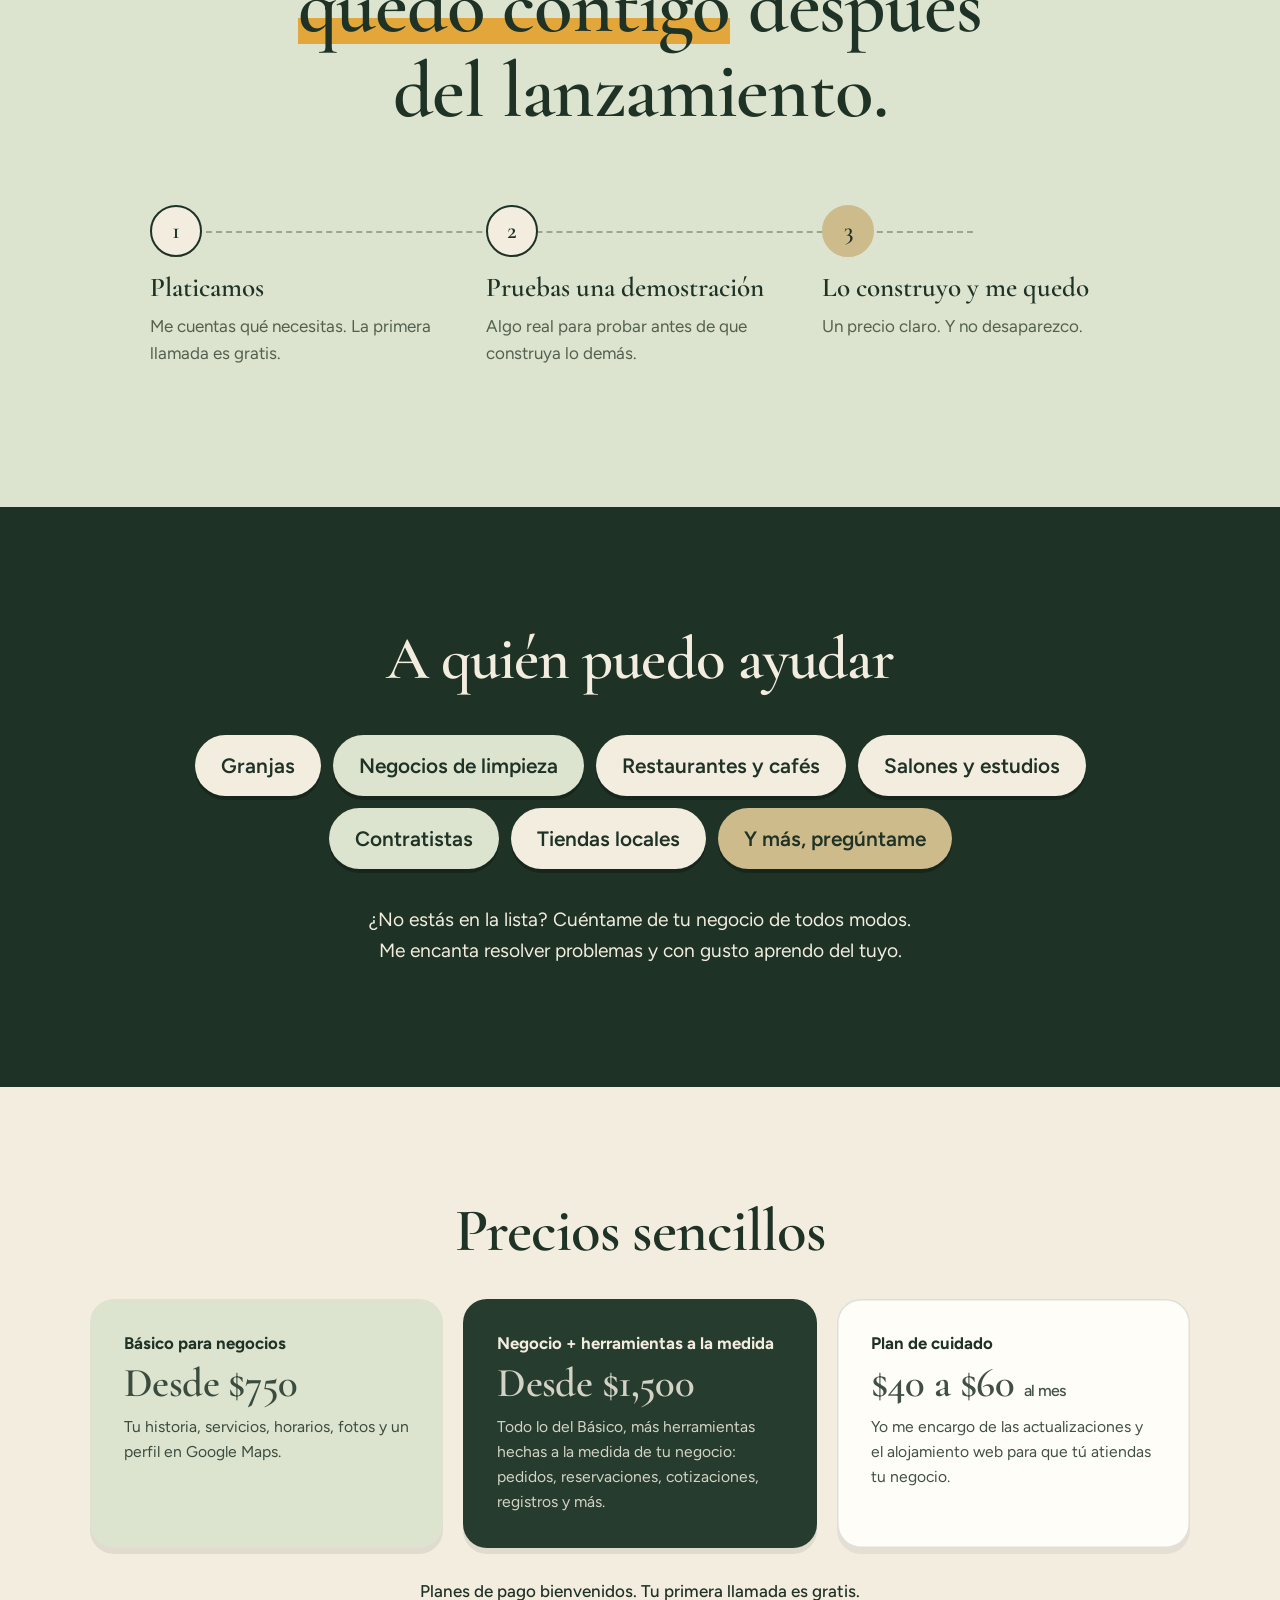
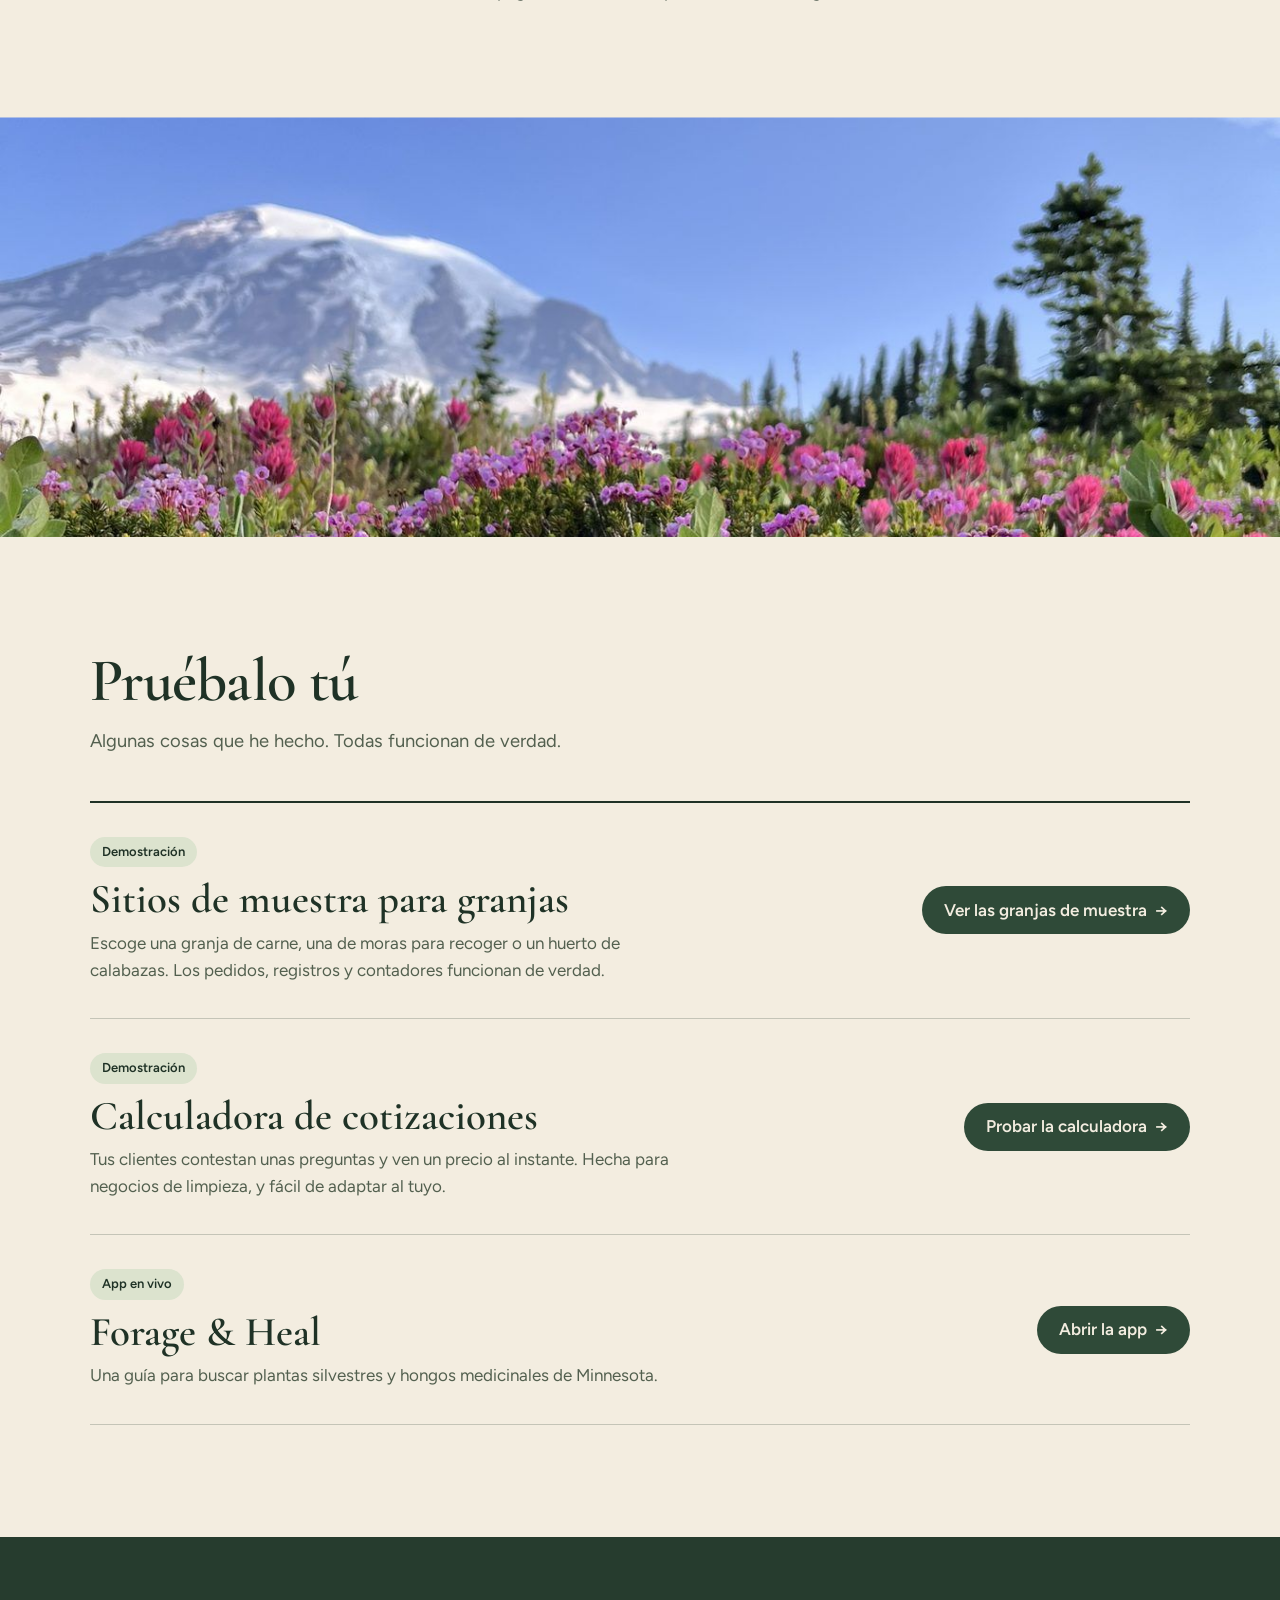
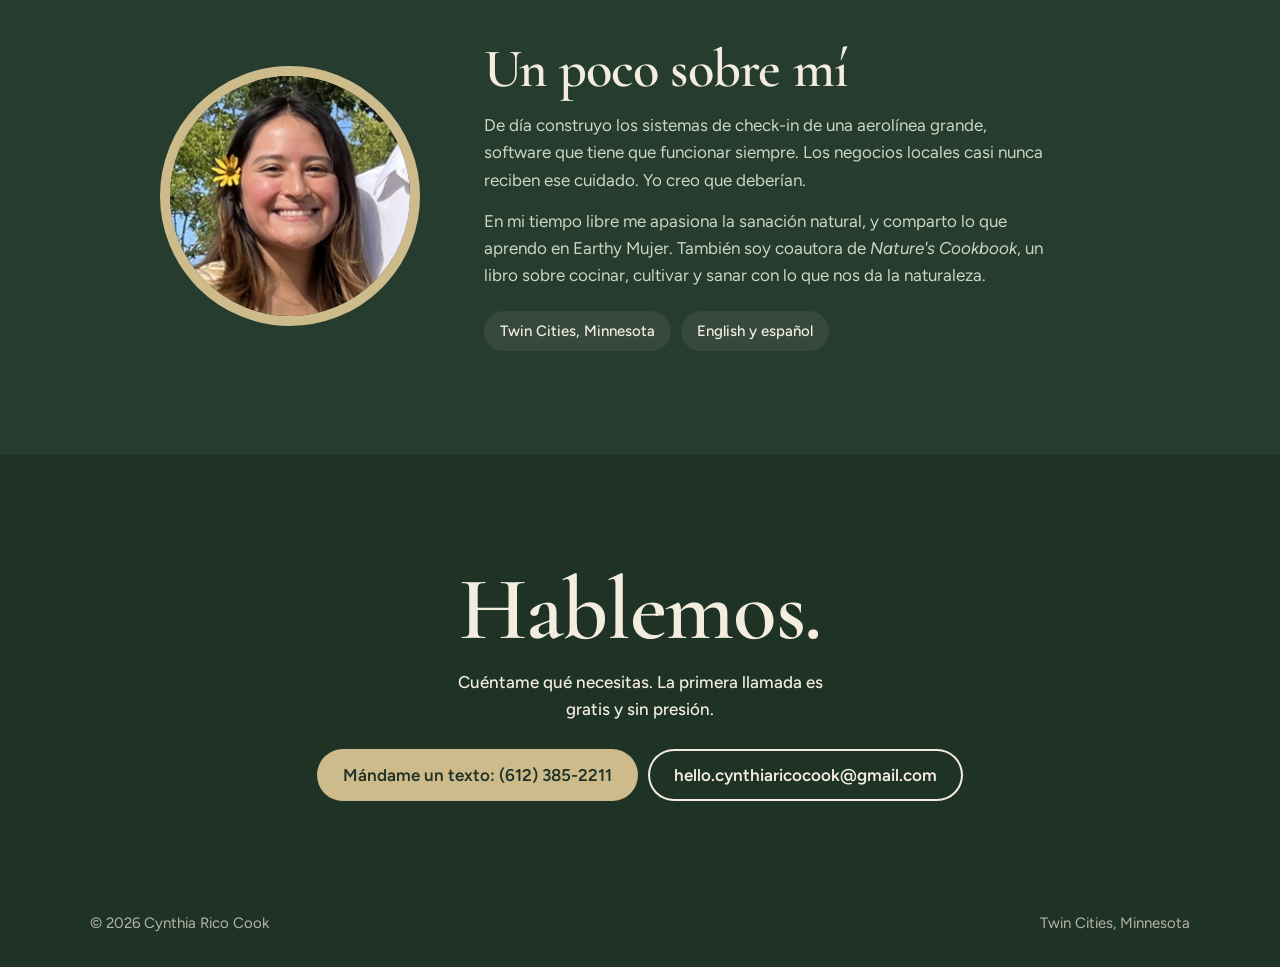
==== commit eb6dda9d: "Hero: friendly greeting instead of repeating the name Co-Authored-By: Claude Sonnet 5.5 <noreply@ant" ====
--- a/es/index.html
+++ b/es/index.html
@@ -211,7 +211,7 @@
 </div>
 </div>
 <div class="panel">
-<div class="me"><img alt="" height="52" src="../img/cynthia.jpg" width="52"/><span>Cynthia Rico Cook</span></div>
+<div class="me"><img alt="" height="52" src="../img/cynthia.jpg" width="52"/><span>Hola, soy Cynthia.</span></div>
 <h1>Sitios web para <u>negocios pequeños.</u></h1>
 <p class="lead">Cuéntame qué quieres tener en línea y yo lo construyo. Twin Cities, español e inglés.</p>
 <a class="btn gold" href="#contact">Platiquemos de tu negocio</a>
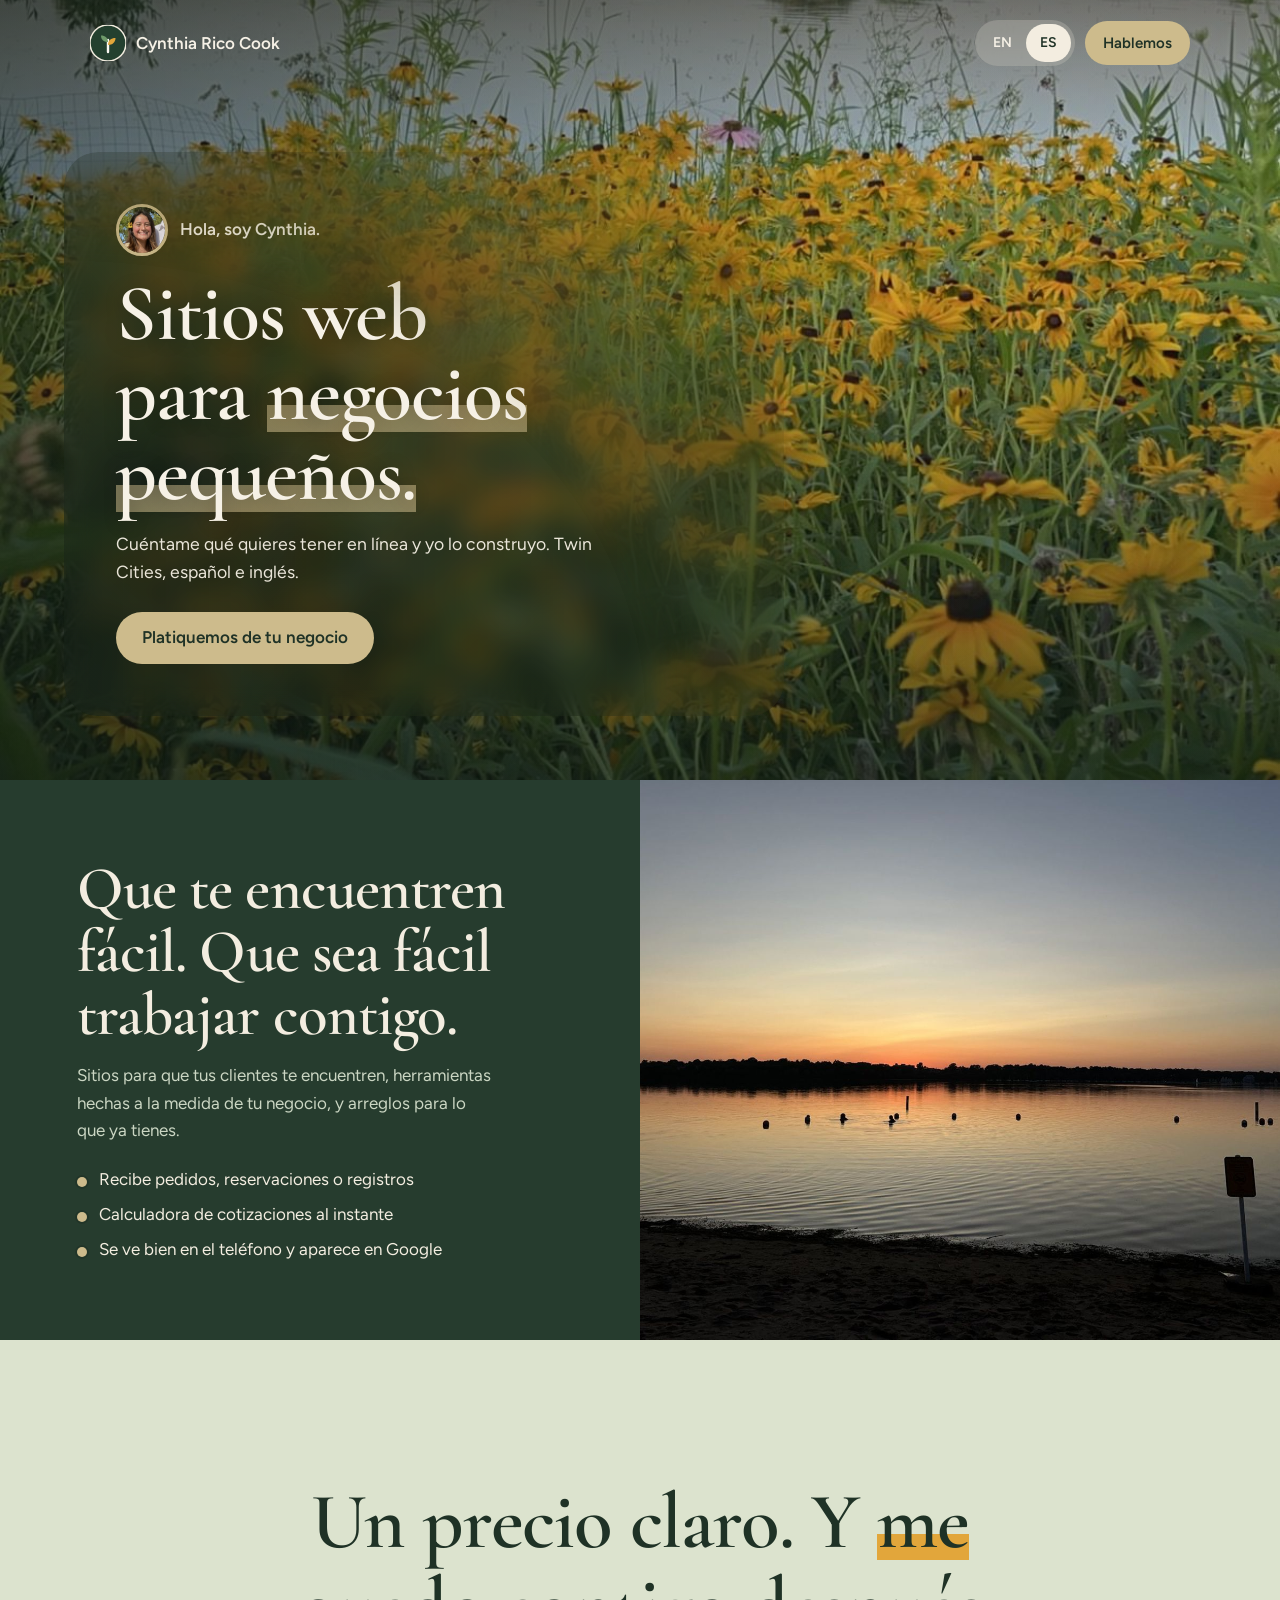
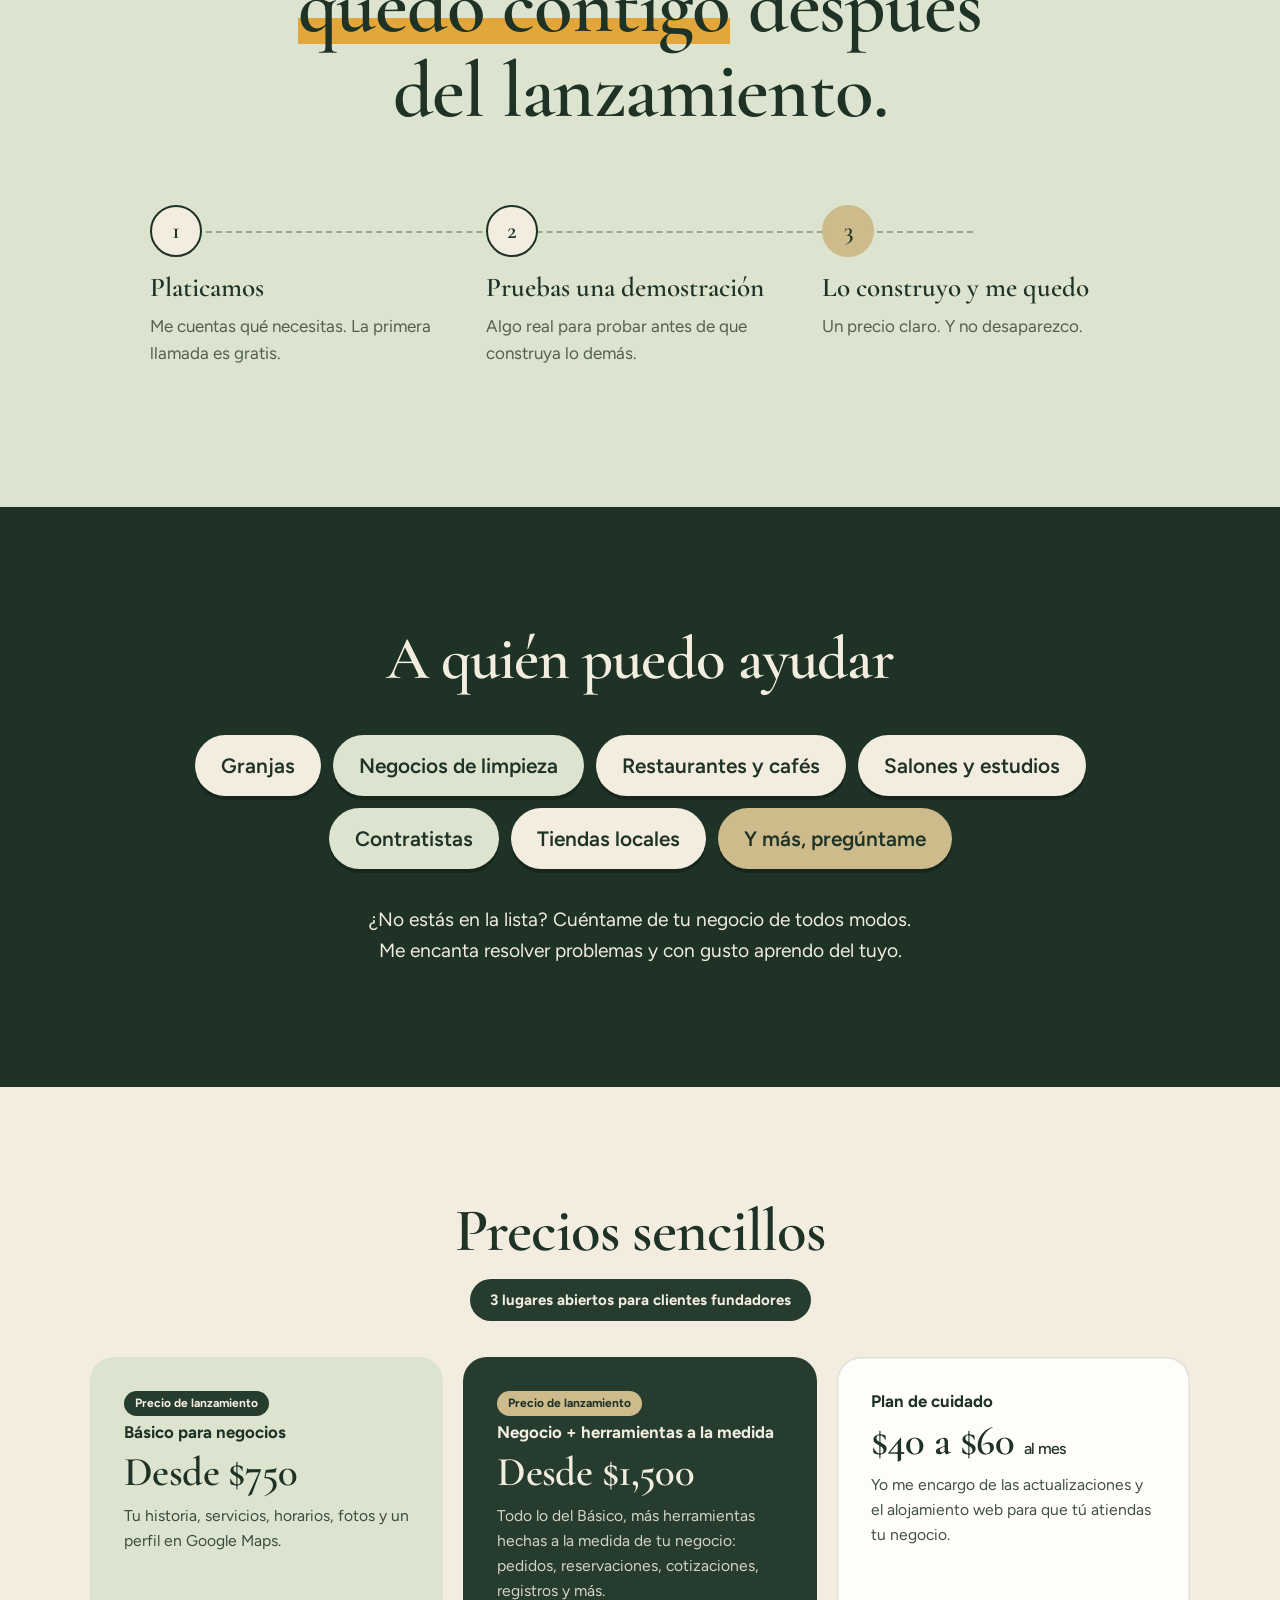
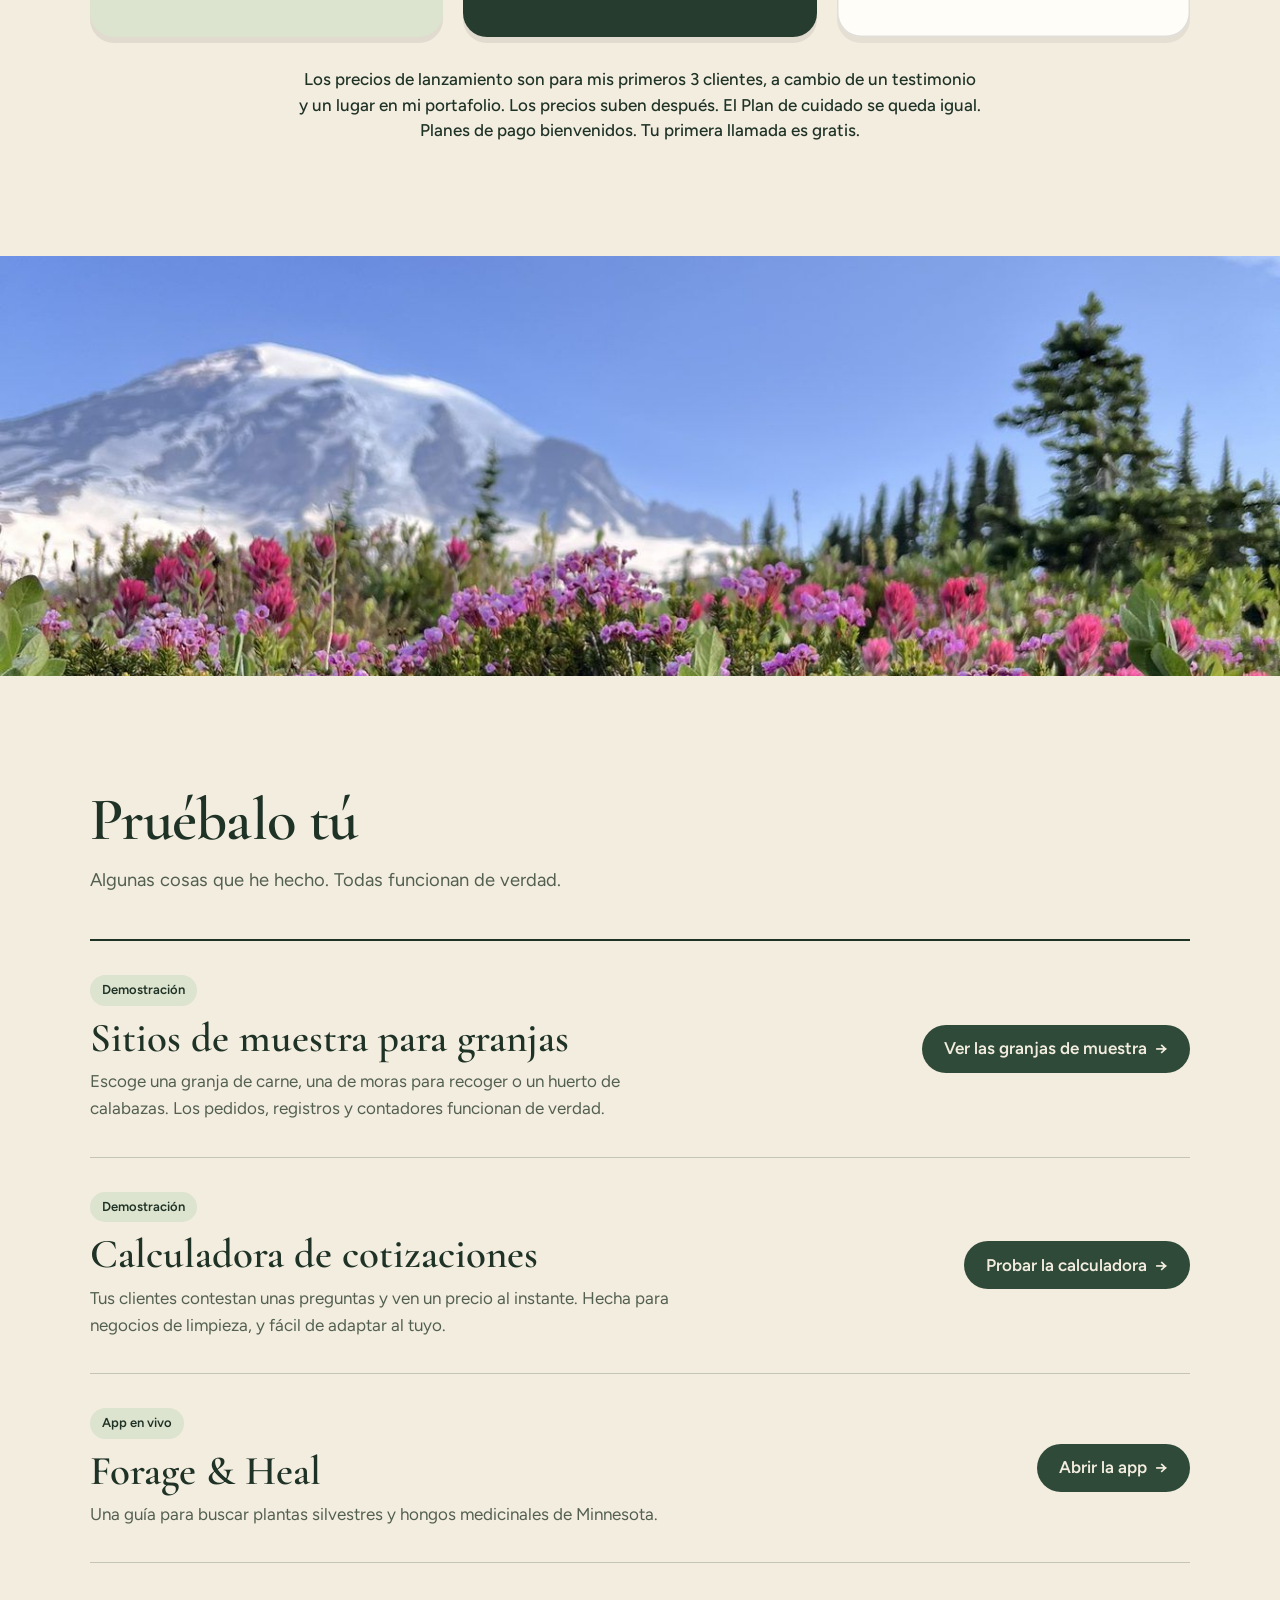
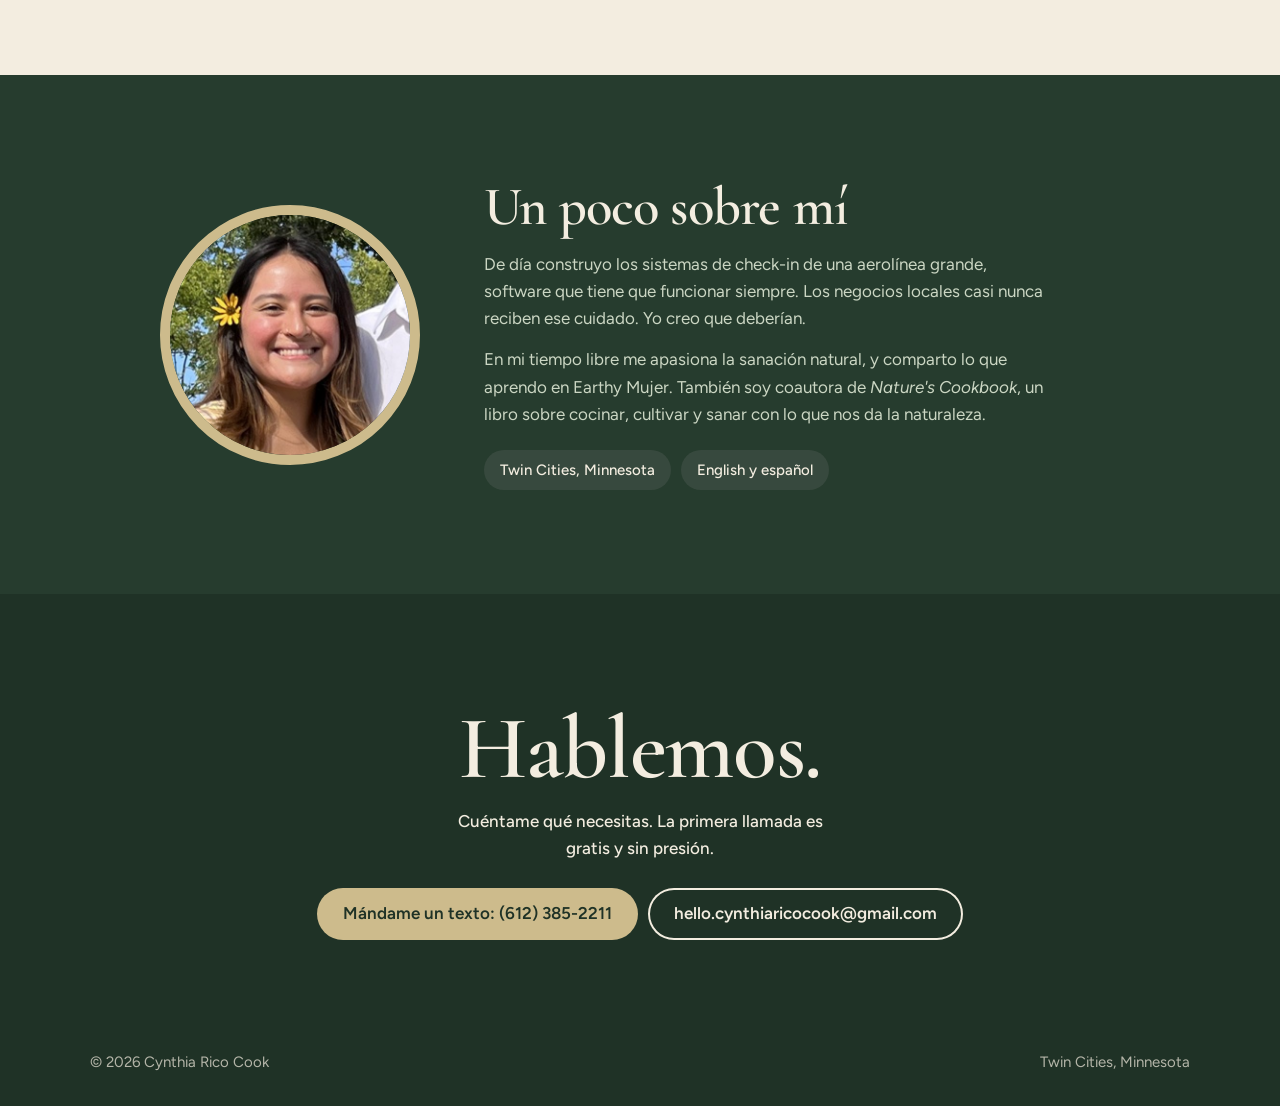
==== commit 56187a9b: "Intro pricing: 3 founding client spots note, farm page no longer shows public price Co-Authored-By: " ====
--- a/es/index.html
+++ b/es/index.html
@@ -135,9 +135,16 @@
 .plan .price{font-size:clamp(2rem,3.2vw,2.7rem);line-height:1.1;margin:8px 0}
 .plan .price small{font:500 1rem/1 var(--sans)}
 .plan p{font-size:.98rem;opacity:.85}
+.plan p.price{opacity:1}
 .plan:active{transform:scale(.98)}
 @media (hover:hover) and (pointer:fine){.plan:hover{transform:translateY(-8px);box-shadow:0 16px 0 rgba(0,0,0,.08)}.plan.p3:hover{box-shadow:inset 0 0 0 1.5px rgba(0,0,0,.12),0 16px 0 rgba(0,0,0,.06)}}
 .pricing .pf{margin-top:30px;opacity:.85;font-weight:500}
+
+.spots{display:inline-block;margin-top:16px;background:var(--green);color:var(--cream);border-radius:999px;padding:9px 20px;font-weight:700;font-size:15px}
+.intro{display:inline-block;align-self:flex-start;background:var(--green);color:var(--cream);border-radius:999px;padding:3px 11px;font-size:12px;font-weight:700;margin-bottom:6px}
+.plan.p2 .intro{background:var(--gold);color:var(--deep)}
+.plan{display:flex;flex-direction:column}
+.pricing .pf{max-width:62ch;margin-inline:auto;line-height:1.5}
 
 /* photo strip */
 .band{height:clamp(220px,34vw,420px);background:var(--bg) center 34%/cover}
@@ -257,13 +264,16 @@
 <section class="pricing" id="pricing">
 <div class="in">
 <h2>Precios sencillos</h2>
+<p class="spots">3 lugares abiertos para clientes fundadores</p>
 <div class="plans">
 <div class="plan p1">
+<span class="intro">Precio de lanzamiento</span>
 <h3>Básico para negocios</h3>
 <p class="price">Desde $750</p>
 <p>Tu historia, servicios, horarios, fotos y un perfil en Google Maps.</p>
 </div>
 <div class="plan p2">
+<span class="intro">Precio de lanzamiento</span>
 <h3>Negocio + herramientas a la medida</h3>
 <p class="price">Desde $1,500</p>
 <p>Todo lo del Básico, más herramientas hechas a la medida de tu negocio: pedidos, reservaciones, cotizaciones, registros y más.</p>
@@ -274,7 +284,7 @@
 <p>Yo me encargo de las actualizaciones y el alojamiento web para que tú atiendas tu negocio.</p>
 </div>
 </div>
-<p class="pf">Planes de pago bienvenidos. Tu primera llamada es gratis.</p>
+<p class="pf">Los precios de lanzamiento son para mis primeros 3 clientes, a cambio de un testimonio y un lugar en mi portafolio. Los precios suben después. El Plan de cuidado se queda igual. Planes de pago bienvenidos. Tu primera llamada es gratis.</p>
 </div>
 </section>
 <div aria-label="Flores silvestres frente al Monte Rainier nevado" class="band" role="img" style="--bg:url(../img/rainier-wildflowers.jpg)"></div>
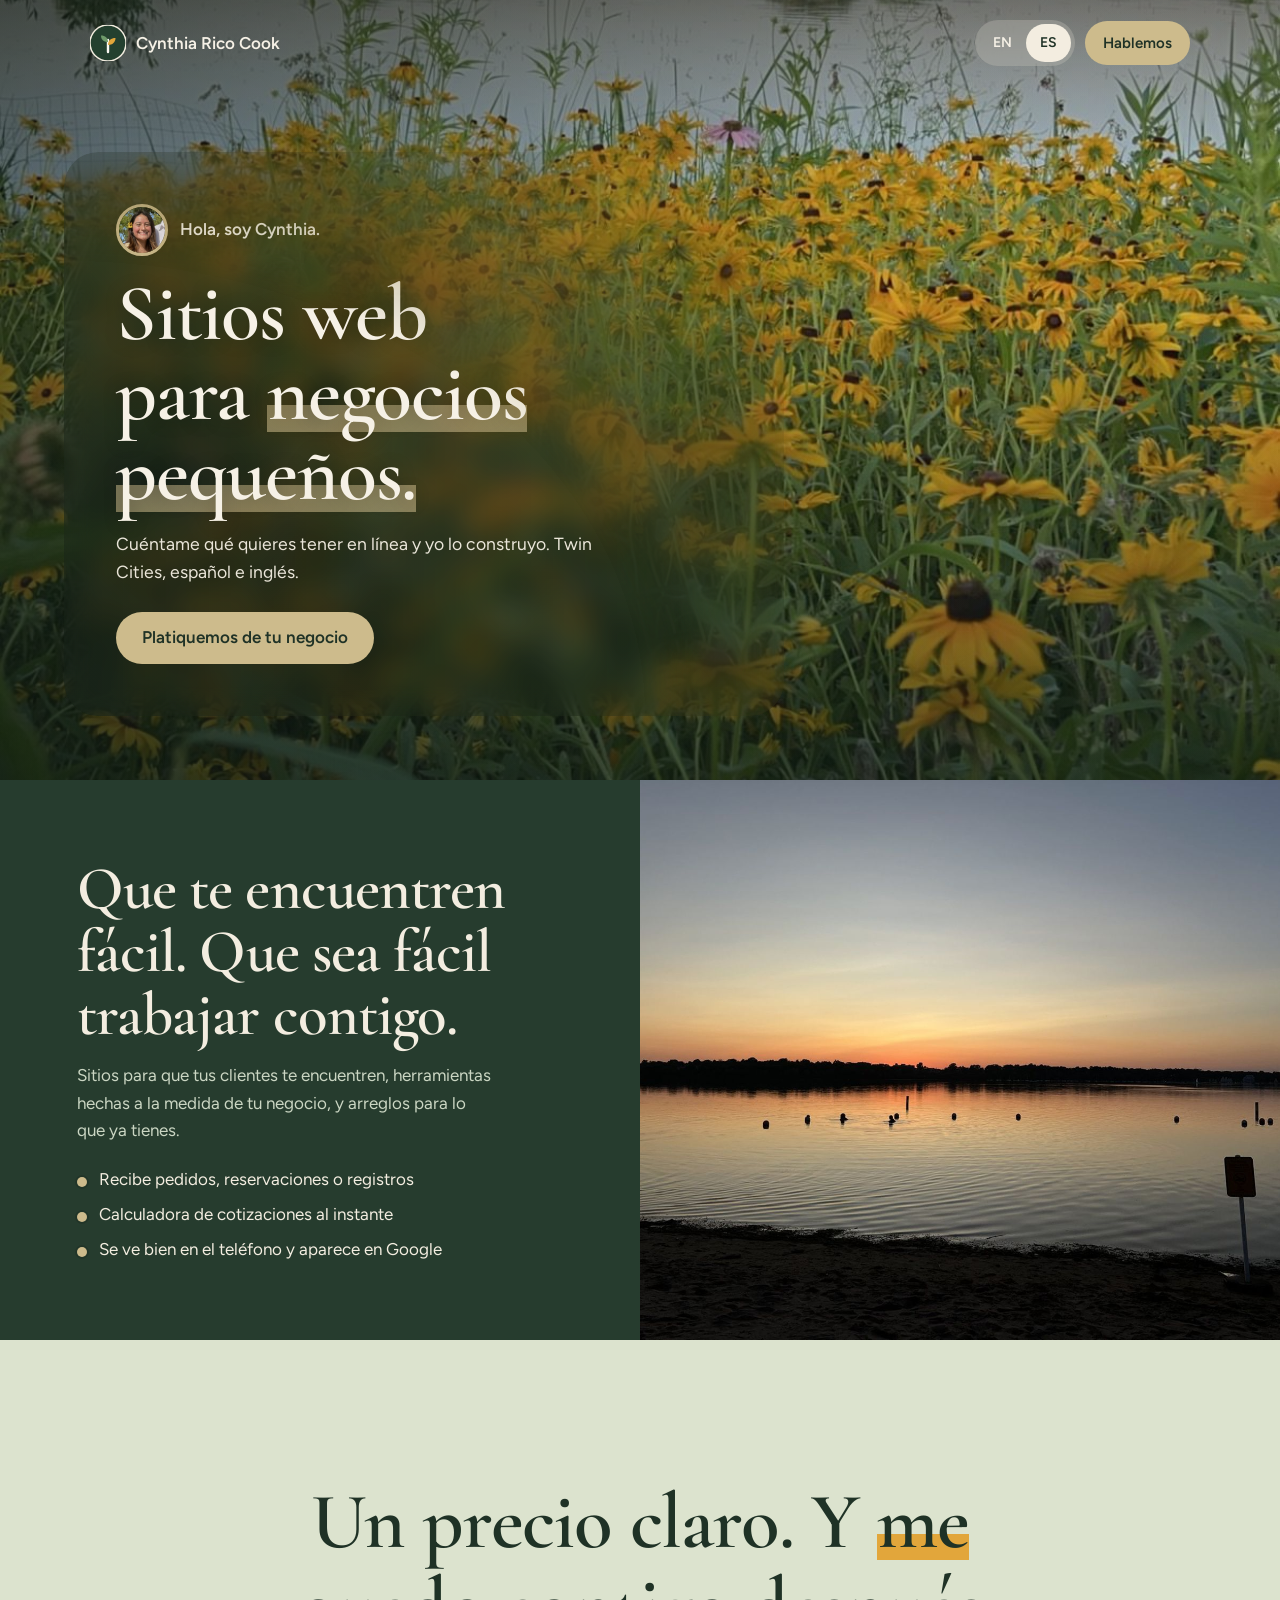
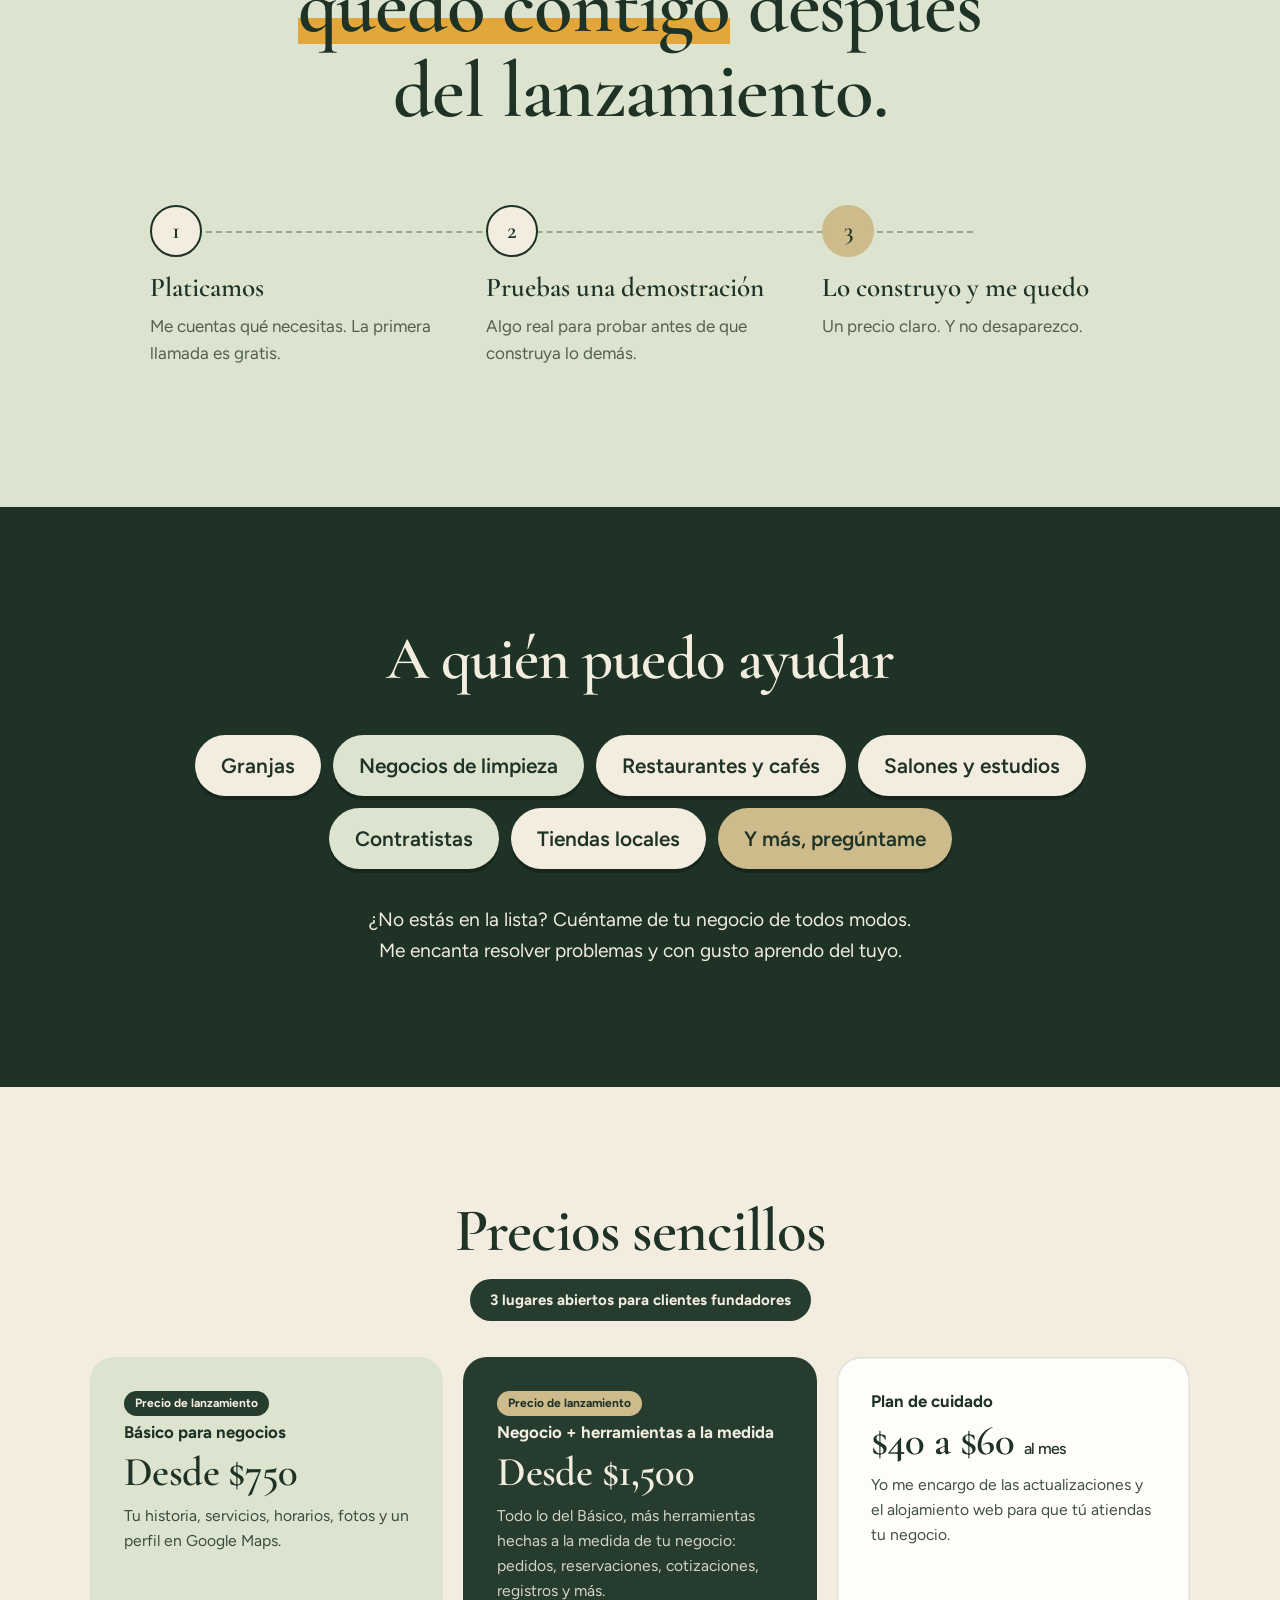
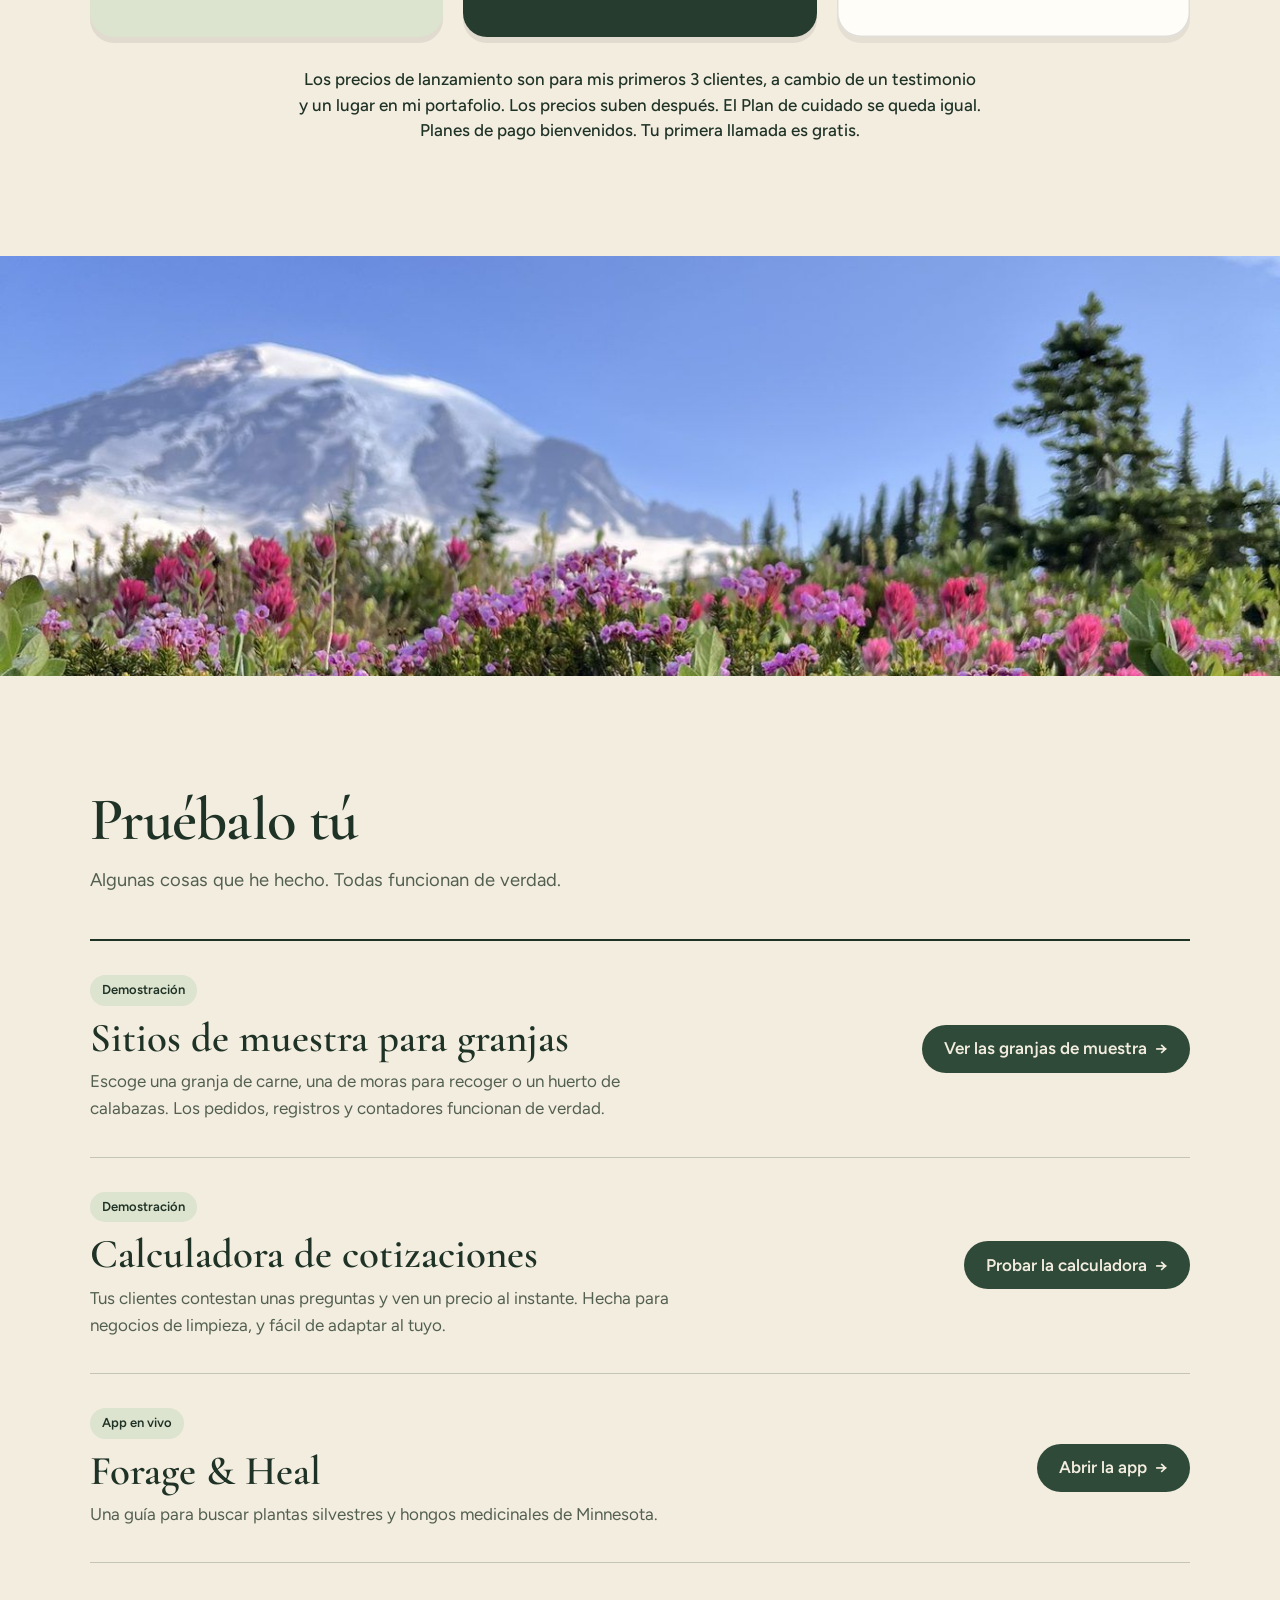
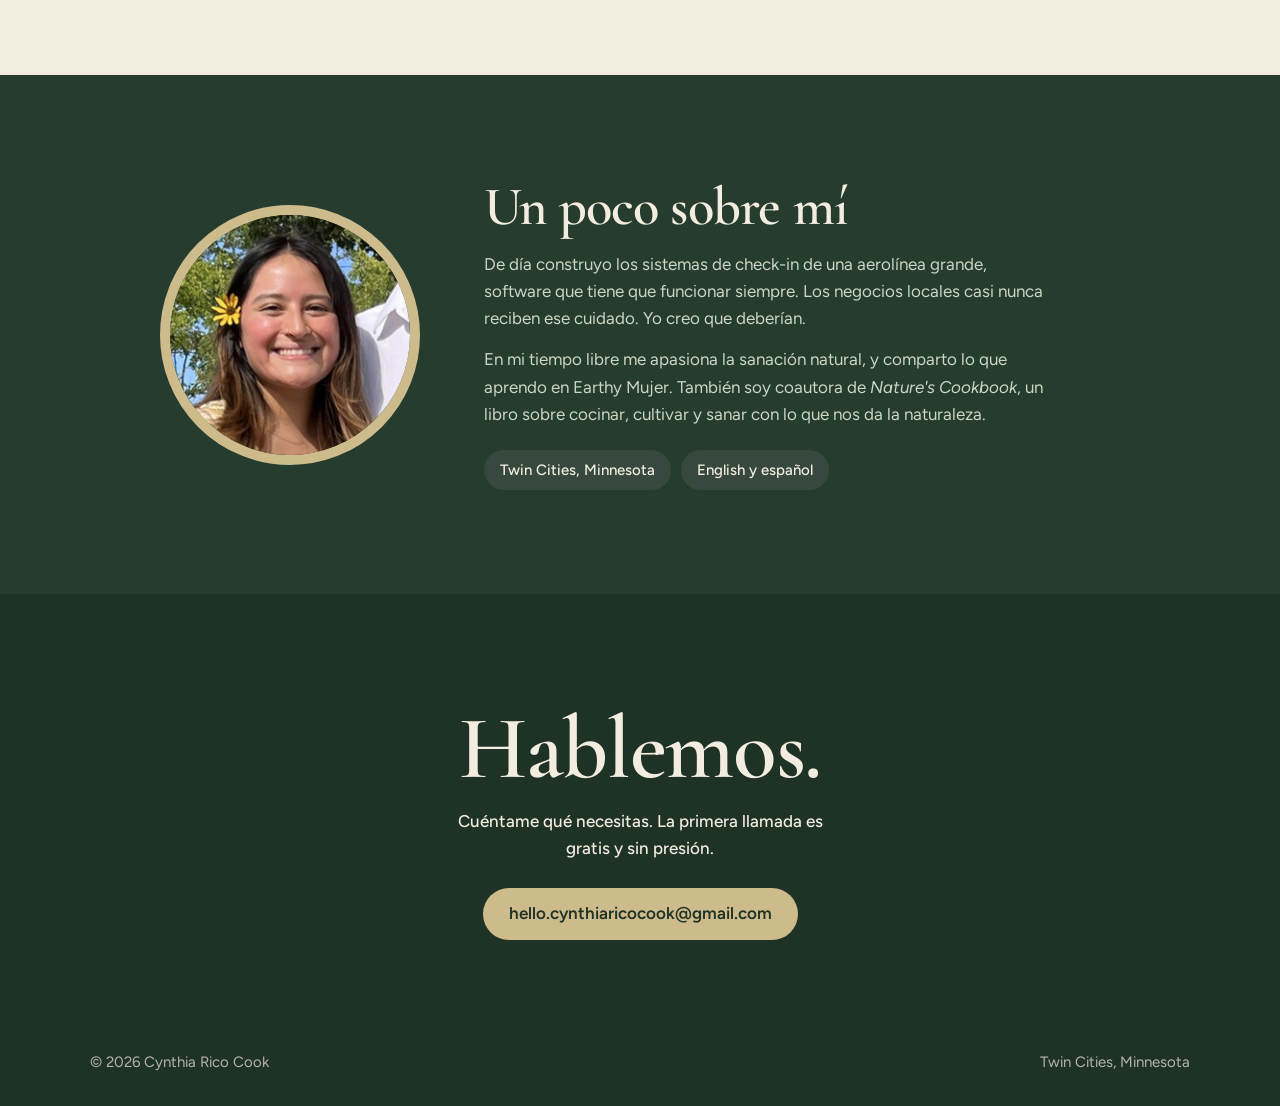
==== commit cc4880dd: "Remove phone number and text links from the site; email only Co-Authored-By: Claude Sonnet 5.5 <nore" ====
--- a/es/index.html
+++ b/es/index.html
@@ -20,7 +20,7 @@
 <meta content="https://ricocynthia.github.io/web/img/og.jpg" property="og:image"/>
 <meta content="1200" property="og:image:width"/>
 <meta content="630" property="og:image:height"/>
-<meta content="Un hongo chaga con forma de corazón en un abedul" property="og:image:alt"/>
+<meta content="Rudbeckias junto a un lago, con las palabras Sitios web para negocios pequeños" property="og:image:alt"/>
 <meta content="summary_large_image" name="twitter:card"/>
 <script type="application/ld+json">{"@context": "https://schema.org", "@type": "ProfessionalService", "name": "Cynthia Rico Cook", "description": "Hago sitios web y herramientas para tu negocio: sitios para que te encuentren, herramientas hechas a la medida de tu negocio y arreglos para lo que ya tienes. Español e inglés. Twin Cities, Minnesota.", "url": "https://ricocynthia.github.io/web/es/", "image": "https://ricocynthia.github.io/web/img/og.jpg", "inLanguage": "es", "knowsLanguage": ["en", "es"], "areaServed": {"@type": "Place", "name": "Minneapolis-Saint Paul, Minnesota"}, "address": {"@type": "PostalAddress", "addressRegion": "MN", "addressCountry": "US"}, "founder": {"@type": "Person", "name": "Cynthia Rico Cook"}, "makesOffer": [{"@type": "Offer", "itemOffered": {"@type": "Service", "name": "Sitios web"}}, {"@type": "Offer", "itemOffered": {"@type": "Service", "name": "Herramientas web a la medida para negocios pequeños"}}, {"@type": "Offer", "itemOffered": {"@type": "Service", "name": "Arreglos y mantenimiento de sitios web"}}]}</script>
 <link href="https://fonts.googleapis.com" rel="preconnect"/>
@@ -329,7 +329,7 @@
 <div class="in">
 <h2>Hablemos.</h2>
 <p>Cuéntame qué necesitas. La primera llamada es gratis y sin presión.</p>
-<div class="reach"><a class="btn gold" href="sms:+16123852211">Mándame un texto: (612) 385-2211</a><a class="btn ghost" href="mailto:hello.cynthiaricocook@gmail.com">hello.cynthiaricocook@gmail.com</a></div>
+<div class="reach"><a class="btn gold" href="mailto:hello.cynthiaricocook@gmail.com">hello.cynthiaricocook@gmail.com</a></div>
 </div>
 </section>
 <footer><span>© 2026 Cynthia Rico Cook</span><span>Twin Cities, Minnesota</span></footer>
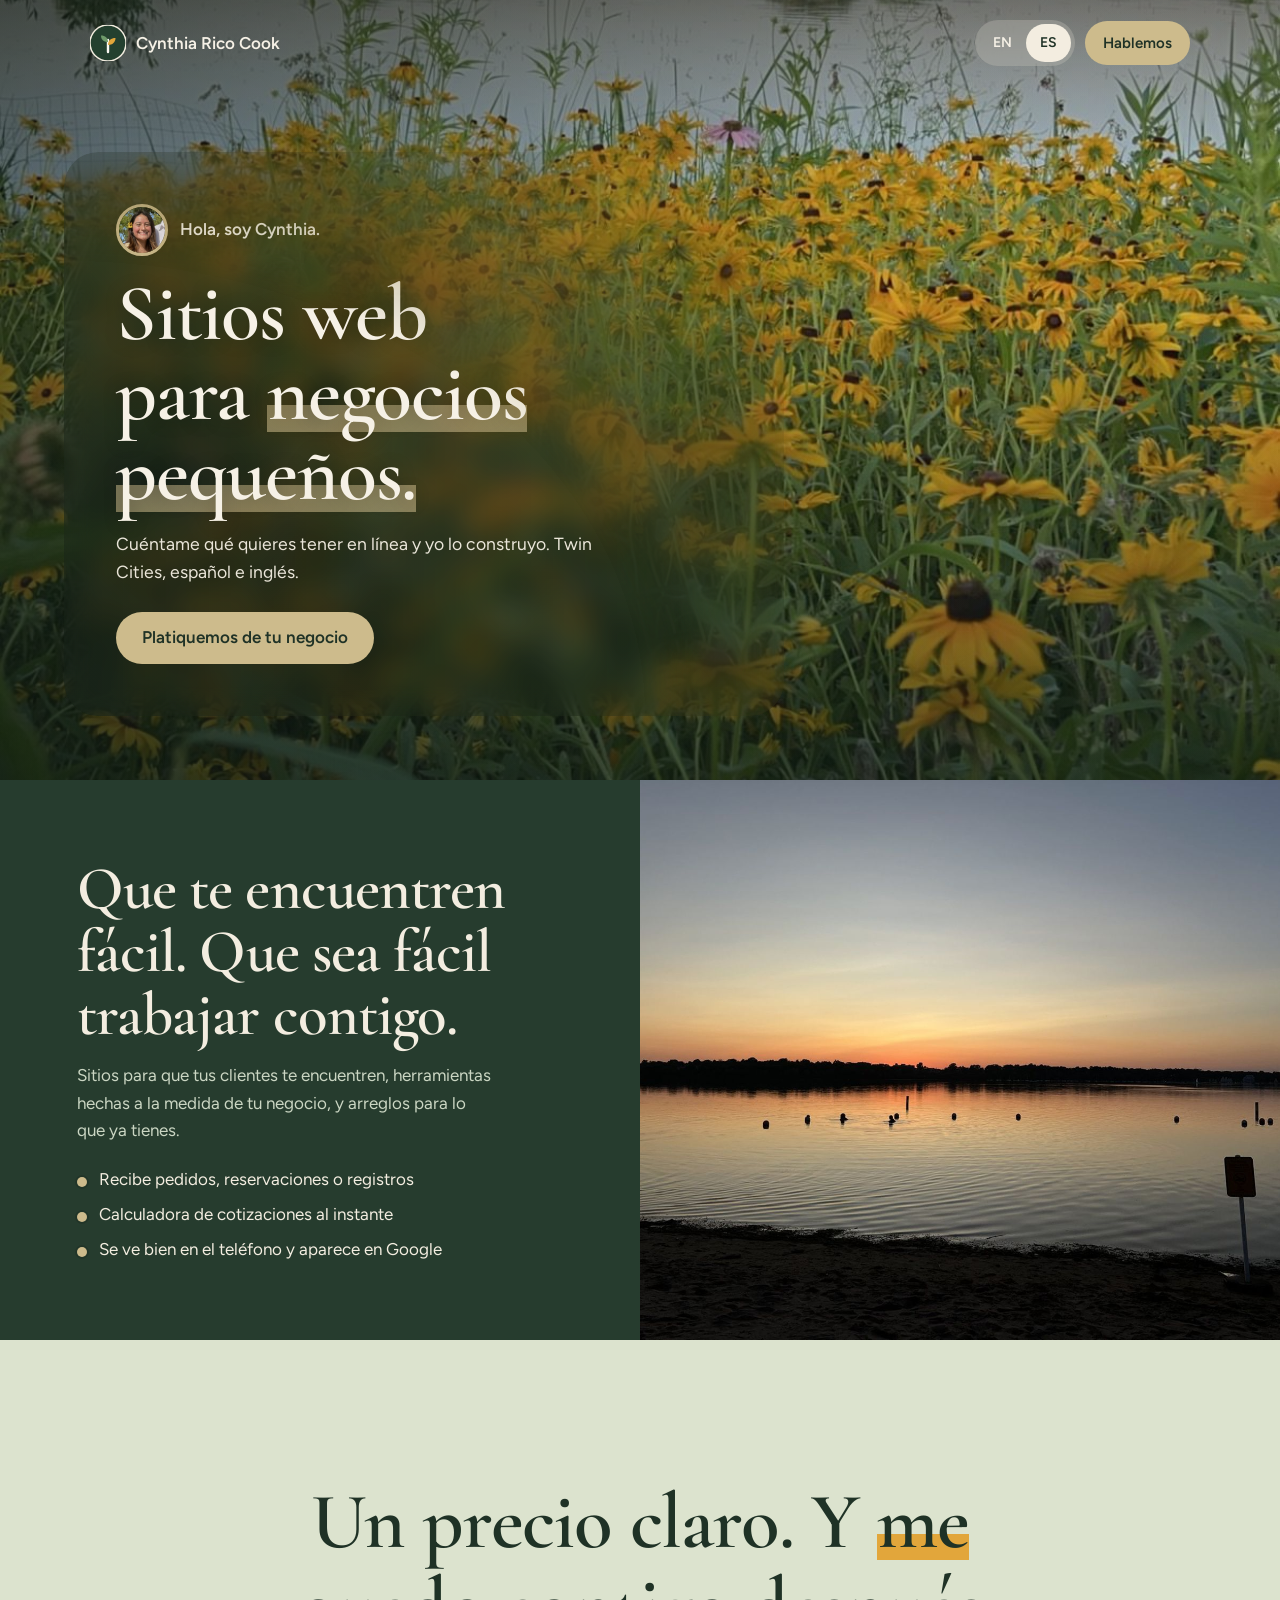
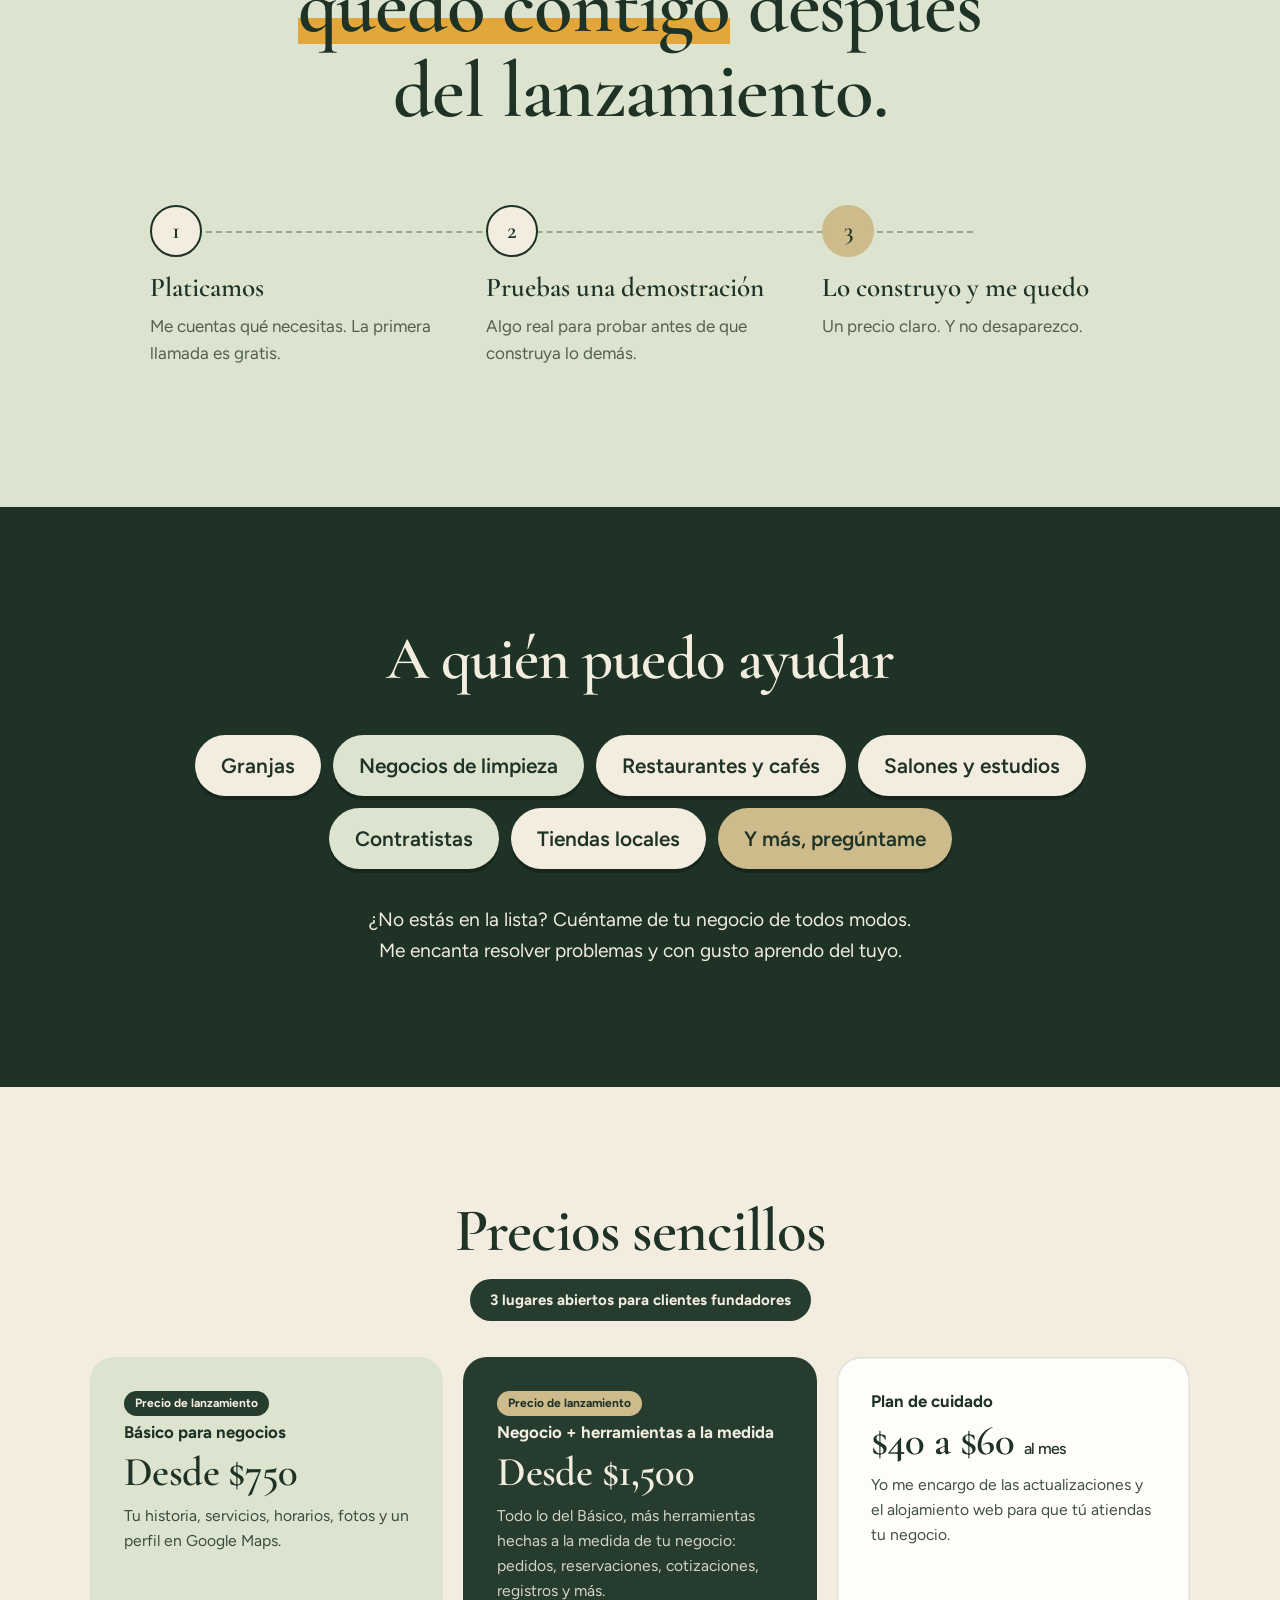
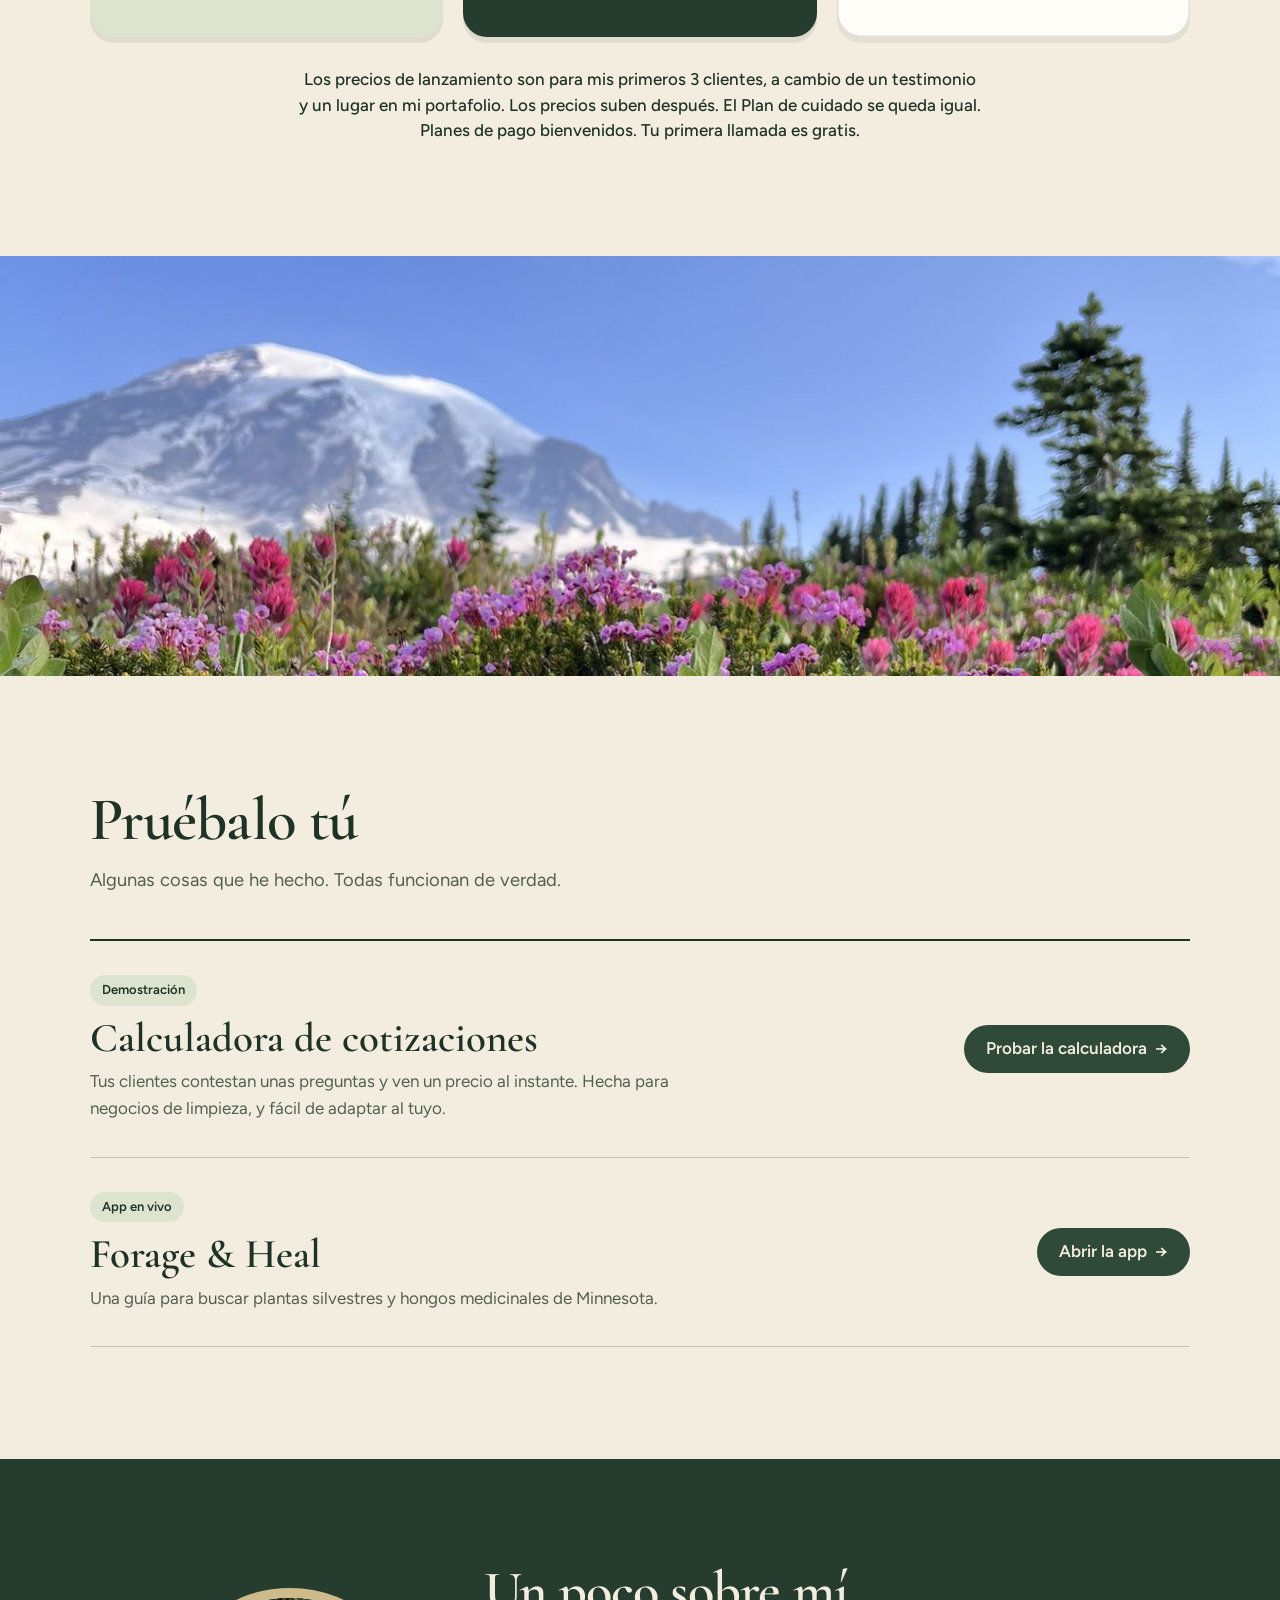
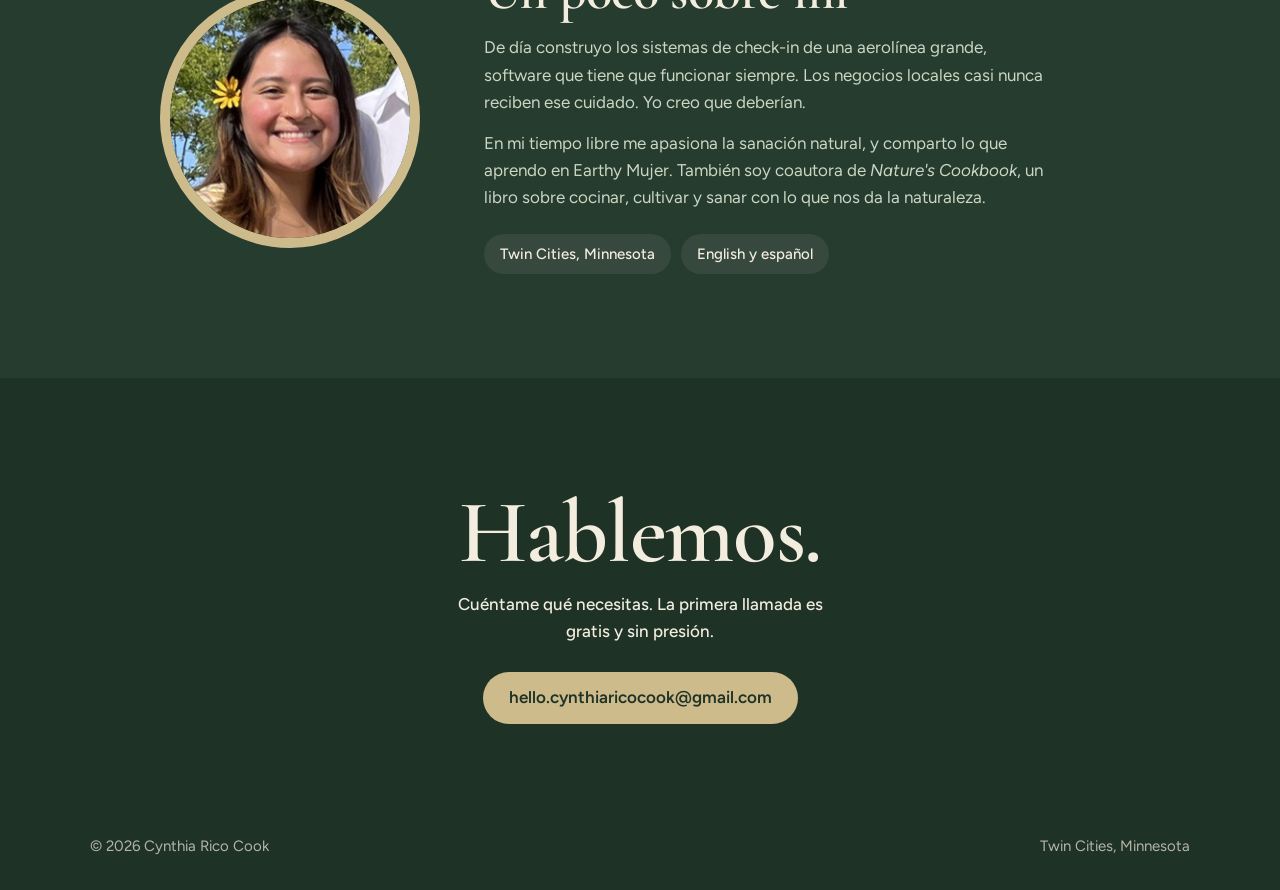
==== commit 415698dc: "Remove the farm demo row from the Try it yourself section Co-Authored-By: Claude Sonnet 5.5 <noreply" ====
--- a/es/index.html
+++ b/es/index.html
@@ -6,23 +6,23 @@
 <meta content="width=device-width, initial-scale=1" name="viewport"/>
 <title>Cynthia Rico Cook | Sitios web y herramientas para tu negocio</title>
 <meta content="Hago sitios web y herramientas para tu negocio: sitios para que te encuentren, herramientas hechas a la medida de tu negocio y arreglos para lo que ya tienes. Español e inglés. Twin Cities, Minnesota." name="description"/>
-<link href="https://ricocynthia.github.io/web/es/" rel="canonical"/>
-<link href="https://ricocynthia.github.io/web/" hreflang="en" rel="alternate"/>
-<link href="https://ricocynthia.github.io/web/es/" hreflang="es" rel="alternate"/>
-<link href="https://ricocynthia.github.io/web/" hreflang="x-default" rel="alternate"/>
+<link href="https://cynthiaricocook.com/es/" rel="canonical"/>
+<link href="https://cynthiaricocook.com/" hreflang="en" rel="alternate"/>
+<link href="https://cynthiaricocook.com/es/" hreflang="es" rel="alternate"/>
+<link href="https://cynthiaricocook.com/" hreflang="x-default" rel="alternate"/>
 <link href="../favicon.svg" rel="icon" type="image/svg+xml"/>
 <meta content="website" property="og:type"/>
 <meta content="Cynthia Rico Cook" property="og:site_name"/>
 <meta content="Cynthia Rico Cook | Sitios web y herramientas para tu negocio" property="og:title"/>
 <meta content="Hago sitios web y herramientas para tu negocio: sitios para que te encuentren, herramientas hechas a la medida de tu negocio y arreglos para lo que ya tienes. Español e inglés. Twin Cities, Minnesota." property="og:description"/>
-<meta content="https://ricocynthia.github.io/web/es/" property="og:url"/>
+<meta content="https://cynthiaricocook.com/es/" property="og:url"/>
 <meta content="es_US" property="og:locale"/>
-<meta content="https://ricocynthia.github.io/web/img/og.jpg" property="og:image"/>
+<meta content="https://cynthiaricocook.com/img/og.jpg" property="og:image"/>
 <meta content="1200" property="og:image:width"/>
 <meta content="630" property="og:image:height"/>
 <meta content="Rudbeckias junto a un lago, con las palabras Sitios web para negocios pequeños" property="og:image:alt"/>
 <meta content="summary_large_image" name="twitter:card"/>
-<script type="application/ld+json">{"@context": "https://schema.org", "@type": "ProfessionalService", "name": "Cynthia Rico Cook", "description": "Hago sitios web y herramientas para tu negocio: sitios para que te encuentren, herramientas hechas a la medida de tu negocio y arreglos para lo que ya tienes. Español e inglés. Twin Cities, Minnesota.", "url": "https://ricocynthia.github.io/web/es/", "image": "https://ricocynthia.github.io/web/img/og.jpg", "inLanguage": "es", "knowsLanguage": ["en", "es"], "areaServed": {"@type": "Place", "name": "Minneapolis-Saint Paul, Minnesota"}, "address": {"@type": "PostalAddress", "addressRegion": "MN", "addressCountry": "US"}, "founder": {"@type": "Person", "name": "Cynthia Rico Cook"}, "makesOffer": [{"@type": "Offer", "itemOffered": {"@type": "Service", "name": "Sitios web"}}, {"@type": "Offer", "itemOffered": {"@type": "Service", "name": "Herramientas web a la medida para negocios pequeños"}}, {"@type": "Offer", "itemOffered": {"@type": "Service", "name": "Arreglos y mantenimiento de sitios web"}}]}</script>
+<script type="application/ld+json">{"@context": "https://schema.org", "@type": "ProfessionalService", "name": "Cynthia Rico Cook", "description": "Hago sitios web y herramientas para tu negocio: sitios para que te encuentren, herramientas hechas a la medida de tu negocio y arreglos para lo que ya tienes. Español e inglés. Twin Cities, Minnesota.", "url": "https://cynthiaricocook.com/es/", "image": "https://cynthiaricocook.com/img/og.jpg", "inLanguage": "es", "knowsLanguage": ["en", "es"], "areaServed": {"@type": "Place", "name": "Minneapolis-Saint Paul, Minnesota"}, "address": {"@type": "PostalAddress", "addressRegion": "MN", "addressCountry": "US"}, "founder": {"@type": "Person", "name": "Cynthia Rico Cook"}, "makesOffer": [{"@type": "Offer", "itemOffered": {"@type": "Service", "name": "Sitios web"}}, {"@type": "Offer", "itemOffered": {"@type": "Service", "name": "Herramientas web a la medida para negocios pequeños"}}, {"@type": "Offer", "itemOffered": {"@type": "Service", "name": "Arreglos y mantenimiento de sitios web"}}]}</script>
 <link href="https://fonts.googleapis.com" rel="preconnect"/>
 <link crossorigin="" href="https://fonts.gstatic.com" rel="preconnect"/>
 <link href="https://fonts.googleapis.com/css2?family=Cormorant+Garamond:wght@500;600&amp;family=Figtree:wght@400;500;600;700&amp;display=swap" rel="stylesheet"/>
@@ -293,11 +293,6 @@
 <h2>Pruébalo tú</h2>
 <p class="lead">Algunas cosas que he hecho. Todas funcionan de verdad.</p>
 <div class="demos">
-<a class="demo" href="../farm-demo/">
-<div><span class="tag">Demostración</span><h3>Sitios de muestra para granjas</h3>
-<p>Escoge una granja de carne, una de moras para recoger o un huerto de calabazas. Los pedidos, registros y contadores funcionan de verdad.</p></div>
-<span class="go">Ver las granjas de muestra</span>
-</a>
 <a class="demo" href="../quote-demo/">
 <div><span class="tag">Demostración</span><h3>Calculadora de cotizaciones</h3>
 <p>Tus clientes contestan unas preguntas y ven un precio al instante. Hecha para negocios de limpieza, y fácil de adaptar al tuyo.</p></div>
